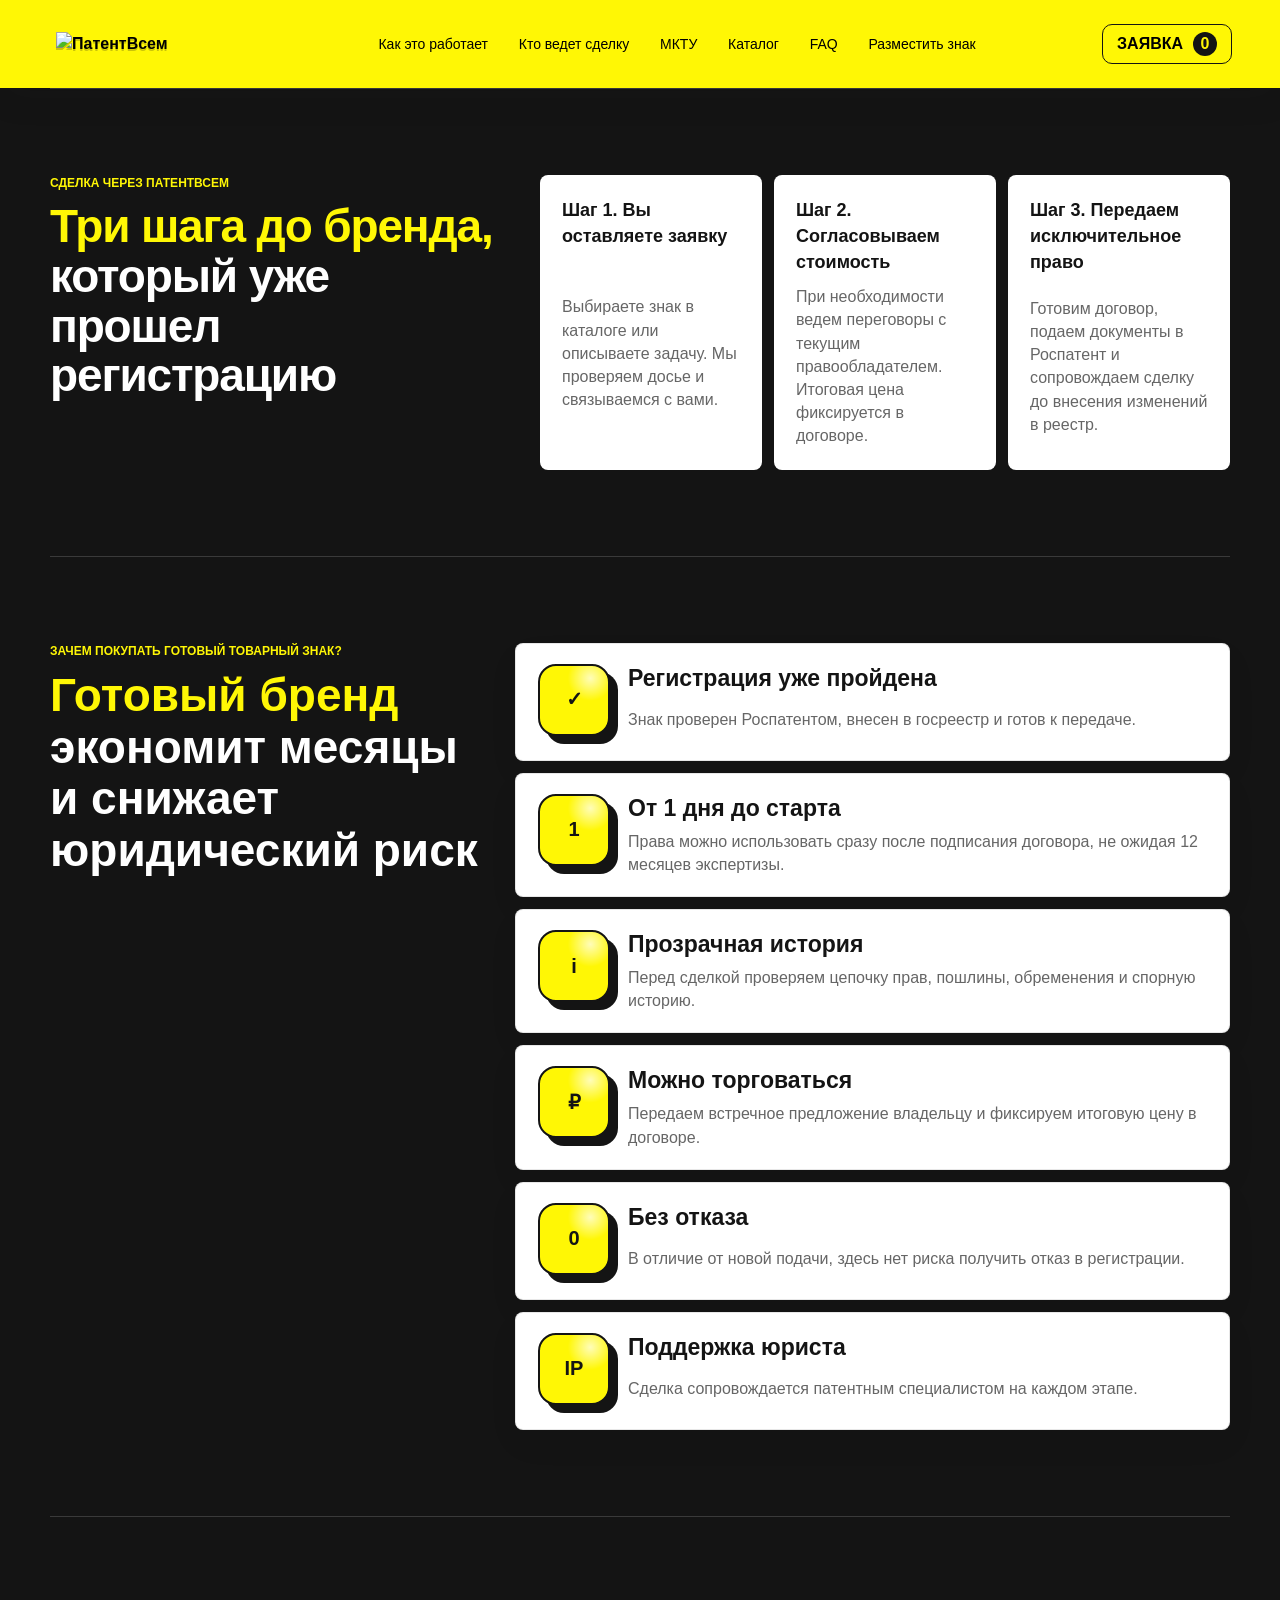
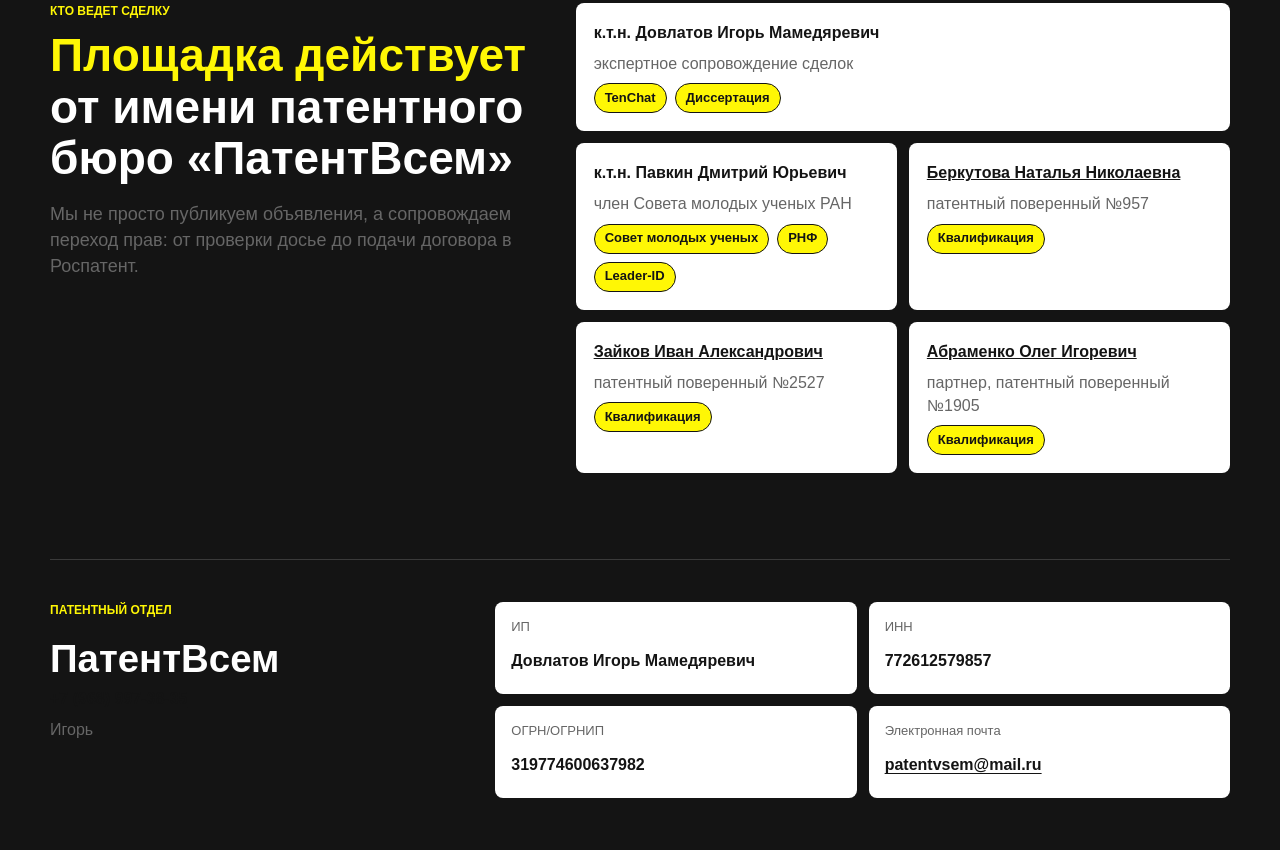
==== about.html @ 0bca24b3 "Split site into multi-page structure" ====
<!doctype html>
<html lang="ru">
  <head>
    <meta charset="utf-8">
    <meta name="viewport" content="width=device-width, initial-scale=1">
    <meta name="format-detection" content="telephone=no">
    <title>Как работает биржа товарных знаков - ПатентВсем</title>
    <meta name="description" content="Как проходит покупка готового товарного знака, кто сопровождает сделку и почему готовый знак экономит время бизнеса.">
    <link rel="icon" href="https://static.tildacdn.com/tild3936-6536-4264-a139-376339393034/LOGO.png">
    <link rel="stylesheet" href="styles.css">
  </head>
  <body>
    <header class="site-header">
      <a class="brand" href="index.html" aria-label="ПатентВсем">
        <img class="brand-logo" src="https://static.tildacdn.com/tild3936-6536-4264-a139-376339393034/LOGO.png" alt="ПатентВсем">
      </a>
      <nav class="main-nav" aria-label="Основная навигация">
        <a href="about.html#how">Как это работает</a>
        <a href="about.html#team">Кто ведет сделку</a>
        <a href="mktu.html">МКТУ</a>
        <a href="catalog.html">Каталог</a>
        <a href="faq.html">FAQ</a>
        <a href="place.html">Разместить знак</a>
      </nav>
      <button class="header-cart" type="button" data-open-cart>
        <span>Заявка</span>
        <strong data-cart-count>0</strong>
      </button>
    </header>

    <main>
      <section class="info-band" id="how">
        <div>
          <p class="eyebrow">Сделка через ПатентВсем</p>
          <h1>Три шага до бренда, который уже прошел регистрацию</h1>
        </div>
        <ol class="steps">
          <li><strong>Шаг 1. Вы оставляете заявку</strong><span>Выбираете знак в каталоге или описываете задачу. Мы проверяем досье и связываемся с вами.</span></li>
          <li><strong>Шаг 2. Согласовываем стоимость</strong><span>При необходимости ведем переговоры с текущим правообладателем. Итоговая цена фиксируется в договоре.</span></li>
          <li><strong>Шаг 3. Передаем исключительное право</strong><span>Готовим договор, подаем документы в Роспатент и сопровождаем сделку до внесения изменений в реестр.</span></li>
        </ol>
      </section>

      <section class="service-band" id="why-buy">
        <div class="service-heading">
          <p class="eyebrow">Зачем покупать готовый товарный знак?</p>
          <h2>Готовый бренд экономит месяцы и снижает юридический риск</h2>
        </div>
        <div class="benefit-grid">
          <article><span class="benefit-icon" aria-hidden="true">✓</span><h3>Регистрация уже пройдена</h3><p>Знак проверен Роспатентом, внесен в госреестр и готов к передаче.</p></article>
          <article><span class="benefit-icon" aria-hidden="true">1</span><h3>От 1 дня до старта</h3><p>Права можно использовать сразу после подписания договора, не ожидая 12 месяцев экспертизы.</p></article>
          <article><span class="benefit-icon" aria-hidden="true">i</span><h3>Прозрачная история</h3><p>Перед сделкой проверяем цепочку прав, пошлины, обременения и спорную историю.</p></article>
          <article><span class="benefit-icon" aria-hidden="true">₽</span><h3>Можно торговаться</h3><p>Передаем встречное предложение владельцу и фиксируем итоговую цену в договоре.</p></article>
          <article><span class="benefit-icon" aria-hidden="true">0</span><h3>Без отказа</h3><p>В отличие от новой подачи, здесь нет риска получить отказ в регистрации.</p></article>
          <article><span class="benefit-icon" aria-hidden="true">IP</span><h3>Поддержка юриста</h3><p>Сделка сопровождается патентным специалистом на каждом этапе.</p></article>
        </div>
      </section>

      <section class="deal-section" id="team">
        <div class="deal-copy">
          <p class="eyebrow">Кто ведет сделку</p>
          <h2>Площадка действует от имени патентного бюро «ПатентВсем»</h2>
          <p>Мы не просто публикуем объявления, а сопровождаем переход прав: от проверки досье до подачи договора в Роспатент.</p>
        </div>
        <div class="team-grid">
          <article class="expert-card">
            <strong>к.т.н. Довлатов Игорь Мамедяревич</strong>
            <span>экспертное сопровождение сделок</span>
            <div class="expert-links">
              <a href="https://tenchat.ru/Dovlatov_IM" target="_blank" rel="noopener">TenChat</a>
              <a href="https://www.dissercat.com/content/obosnovanie-parametrov-i-razrabotka-kombinirovannogo-retsirkulyatora-obezzarazhivayushchego?ysclid=mpqzo1k6hl870329212" target="_blank" rel="noopener">Диссертация</a>
            </div>
          </article>
          <article class="expert-card">
            <strong>к.т.н. Павкин Дмитрий Юрьевич</strong>
            <span>член Совета молодых ученых РАН</span>
            <div class="expert-links">
              <a href="https://yras.ru/about/members/668-pavkin-dmitrij-yurevich.html?ysclid=mpqzjvh069353944851" target="_blank" rel="noopener">Совет молодых ученых</a>
              <a href="https://rscf.ru/project/25-76-10079/" target="_blank" rel="noopener">РНФ</a>
              <a href="https://leader-id.ru/users/27548?ysclid=mpqzk0kudg430711179" target="_blank" rel="noopener">Leader-ID</a>
            </div>
          </article>
          <article class="expert-card"><a href="https://rospatent.gov.ru/en/patent-attorneys/957" target="_blank" rel="noopener">Беркутова Наталья Николаевна</a><span>патентный поверенный №957</span><div class="expert-links"><a href="https://rospatent.gov.ru/en/patent-attorneys/957" target="_blank" rel="noopener">Квалификация</a></div></article>
          <article class="expert-card"><a href="https://rospatent.gov.ru/en/patent-attorneys/2527" target="_blank" rel="noopener">Зайков Иван Александрович</a><span>патентный поверенный №2527</span><div class="expert-links"><a href="https://rospatent.gov.ru/en/patent-attorneys/2527" target="_blank" rel="noopener">Квалификация</a></div></article>
          <article class="expert-card"><a href="https://rospatent.gov.ru/en/patent-attorneys/1905" target="_blank" rel="noopener">Абраменко Олег Игоревич</a><span>партнер, патентный поверенный №1905</span><div class="expert-links"><a href="https://rospatent.gov.ru/en/patent-attorneys/1905" target="_blank" rel="noopener">Квалификация</a></div></article>
        </div>
      </section>
    </main>

    <footer class="site-footer">
      <div class="footer-brand">
        <p class="eyebrow">Патентный отдел</p>
        <h2>ПатентВсем</h2>
        <a href="tel:+79689973835">+7 (968) 997-38-35</a>
        <span>Игорь</span>
      </div>
      <div class="footer-details" aria-label="Реквизиты">
        <div><span>ИП</span><strong>Довлатов Игорь Мамедяревич</strong></div>
        <div><span>ИНН</span><strong>772612579857</strong></div>
        <div><span>ОГРН/ОГРНИП</span><strong>319774600637982</strong></div>
        <div><span>Электронная почта</span><a href="mailto:patentvsem@mail.ru">patentvsem@mail.ru</a></div>
      </div>
    </footer>

    <div class="modal" id="lead" data-modal hidden>
      <div class="modal-panel" role="dialog" aria-modal="true" aria-labelledby="cart-title">
        <button class="modal-close" type="button" data-close-cart aria-label="Закрыть">x</button>
        <h2 id="cart-title" data-modal-title>Заявка на товарные знаки</h2>
        <div data-cart-items class="cart-items"></div>
        <form class="lead-form" data-lead-form>
          <label>Имя<input name="name" required></label>
          <label>Телефон<input name="phone" required inputmode="tel"></label>
          <label>Email<input name="email" type="email"></label>
          <label>Комментарий<textarea name="comment" rows="3"></textarea></label>
          <input type="hidden" name="intent" data-intent-input>
          <input type="hidden" name="selected" data-selected-input>
          <label class="privacy-consent">
            <input type="checkbox" name="privacy" required checked>
            <span>Нажимая кнопку отправки, вы соглашаетесь с <a href="https://patentvsem.ru/privacy" target="_blank" rel="noopener">политикой обработки персональных данных</a>.</span>
          </label>
          <button class="button button-accent" type="submit">Отправить в ПатентВсем</button>
          <p class="form-note" data-lead-status></p>
        </form>
      </div>
    </div>

    <script src="app.js"></script>
  </body>
</html>
---- styles.css ----
:root {
  --bg: #f7f6f1;
  --paper: #ffffff;
  --ink: #171511;
  --muted: #6f6b61;
  --line: #e4ded2;
  --accent: #f7df4d;
  --accent-strong: #d5b62b;
  --danger: #8c2522;
  --deep: #171511;
  --soft: #f0ebe0;
  --sage: #d8e3d0;
  --sky: #dde8f2;
  --blush: #f2ddd6;
  --radius: 8px;
  --shadow: 0 22px 70px rgba(40, 32, 18, 0.1);
}

* {
  box-sizing: border-box;
}

html {
  scroll-behavior: smooth;
  scroll-padding-top: 112px;
}

section[id],
.promo-sale[id] {
  scroll-margin-top: 112px;
}

.home-page .info-band,
.home-page .service-band,
.home-page .deal-section,
.home-page .mktu-section,
.home-page .catalog-shell,
.home-page .request-section,
.home-page .admin-section,
.home-page .faq-section {
  display: none;
}

body {
  margin: 0;
  background:
    linear-gradient(180deg, #fbfaf6 0, var(--bg) 520px),
    var(--bg);
  color: var(--ink);
  font-family: Arial, sans-serif;
  line-height: 1.45;
}

button,
input,
select,
textarea {
  font: inherit;
}

a {
  color: inherit;
}

.site-header {
  position: sticky;
  top: 0;
  z-index: 20;
  display: grid;
  grid-template-columns: auto 1fr auto;
  align-items: center;
  gap: 24px;
  padding: 14px clamp(16px, 4vw, 48px);
  border-bottom: 1px solid rgba(228, 222, 210, 0.82);
  background: rgba(251, 250, 246, 0.9);
  backdrop-filter: blur(18px);
}

.brand {
  display: inline-flex;
  align-items: center;
  gap: 10px;
  text-decoration: none;
  font-weight: 700;
}

.brand strong {
  display: grid;
  place-items: center;
  width: 38px;
  height: 38px;
  border-radius: 12px;
  background: var(--accent);
  color: var(--ink);
  font-size: 14px;
}

.main-nav {
  display: flex;
  justify-content: center;
  gap: 22px;
  color: var(--muted);
  font-size: 14px;
}

.main-nav a {
  text-decoration: none;
}

.main-nav a:hover {
  color: var(--ink);
}

.header-cart {
  display: inline-flex;
  align-items: center;
  gap: 10px;
  min-height: 42px;
  padding: 0 14px;
  border: 1px solid rgba(23, 21, 17, 0.18);
  border-radius: var(--radius);
  background: var(--paper);
  cursor: pointer;
}

.header-cart strong {
  display: grid;
  place-items: center;
  min-width: 24px;
  height: 24px;
  border-radius: 50%;
  background: var(--accent);
}

.catalog-shell,
.hero,
.proof-strip,
.service-band,
.info-band,
.deal-section,
.mktu-section,
.request-section,
.admin-section {
  width: min(1180px, calc(100% - 32px));
  margin: 0 auto;
}

.hero {
  position: relative;
  isolation: isolate;
  display: grid;
  grid-template-columns: minmax(0, 0.96fr) minmax(410px, 0.78fr);
  gap: clamp(34px, 5vw, 72px);
  align-items: center;
  min-height: 610px;
  padding: 62px 0 88px;
  color: var(--ink);
}

.hero::before {
  content: "";
  position: absolute;
  inset: 0 calc(50% - 50vw);
  z-index: -2;
  background:
    radial-gradient(circle at 84% 28%, rgba(247, 223, 77, 0.32), transparent 28%),
    radial-gradient(circle at 72% 78%, rgba(221, 232, 242, 0.8), transparent 32%),
    linear-gradient(135deg, #fffef9 0%, #f2eee4 58%, #ebe5d7 100%);
}

.hero::after {
  content: none;
}

.hero-copy,
.hero-visual {
  position: relative;
  z-index: 1;
}

.hero .eyebrow {
  color: var(--danger);
}

.hero h1 {
  max-width: 760px;
  font-size: clamp(46px, 5.8vw, 88px);
  letter-spacing: -0.02em;
}

.hero p:not(.eyebrow) {
  max-width: 610px;
  margin: 24px 0 0;
  color: #58544b;
  font-size: 22px;
  line-height: 1.45;
}

.hero .hero-note {
  display: inline-flex;
  width: fit-content;
  margin-top: 18px;
  padding: 10px 12px;
  border: 1px solid rgba(140, 37, 34, 0.16);
  border-radius: var(--radius);
  background: rgba(255, 255, 255, 0.62);
  color: var(--danger);
  font-weight: 700;
}

.hero-actions {
  display: flex;
  flex-wrap: wrap;
  gap: 12px;
  margin-top: 30px;
}

.hero-visual {
  display: grid;
  align-items: center;
  min-height: 480px;
  color: inherit;
  text-decoration: none;
}

.brand-stage {
  position: relative;
  width: min(500px, 100%);
  min-height: 500px;
  margin-left: auto;
  transition: transform 0.25s ease;
}

.hero-visual:hover .brand-stage {
  transform: translateY(-4px);
}

.brand-card {
  position: absolute;
  display: grid;
  gap: 12px;
  min-width: 250px;
  padding: 28px;
  border: 1px solid rgba(23, 21, 17, 0.1);
  border-radius: var(--radius);
  background: rgba(255, 255, 255, 0.78);
  box-shadow: 0 26px 90px rgba(60, 48, 25, 0.14);
  backdrop-filter: blur(18px);
}

.brand-card-primary {
  top: 62px;
  right: 22px;
  min-width: 330px;
  min-height: 210px;
  background:
    linear-gradient(140deg, rgba(247, 223, 77, 0.78), rgba(255, 255, 255, 0.78) 54%),
    #fff;
}

.brand-card-secondary {
  left: 10px;
  top: 190px;
  min-width: 292px;
  transform: rotate(-5deg);
  background:
    linear-gradient(140deg, rgba(221, 232, 242, 0.9), rgba(255, 255, 255, 0.86)),
    #fff;
}

.brand-card-tertiary {
  right: 66px;
  bottom: 72px;
  min-width: 284px;
  transform: rotate(4deg);
  background:
    linear-gradient(140deg, rgba(242, 221, 214, 0.9), rgba(255, 255, 255, 0.84)),
    #fff;
}

.brand-mark {
  width: fit-content;
  padding: 10px 14px;
  border: 2px solid var(--ink);
  border-radius: 6px;
  font-size: clamp(36px, 4vw, 58px);
  font-weight: 900;
  line-height: 1;
  letter-spacing: 0.01em;
}

.brand-card small {
  color: var(--muted);
  font-size: 15px;
  font-weight: 700;
}

.brand-card-mini {
  left: 44px;
  bottom: 34px;
  grid-template-columns: repeat(2, 1fr);
  min-width: 210px;
  padding: 14px;
  gap: 8px;
  transform: rotate(2deg);
}

.brand-card-mini span {
  display: grid;
  place-items: center;
  min-height: 42px;
  border-radius: 6px;
  background: var(--soft);
  font-size: 13px;
  font-weight: 800;
}

.brand-card-mini span:nth-child(2) {
  background: var(--sage);
}

.brand-card-mini span:nth-child(3) {
  background: var(--sky);
}

.brand-card-mini span:nth-child(4) {
  background: var(--accent);
}

.brand-metric {
  position: absolute;
  right: 0;
  bottom: 0;
  display: grid;
  gap: 6px;
  width: 190px;
  padding: 18px;
  border-radius: var(--radius);
  background: var(--deep);
  color: #fff;
  box-shadow: 0 24px 70px rgba(23, 21, 17, 0.18);
}

.brand-metric strong {
  color: var(--accent);
  font-size: 46px;
  line-height: 1;
}

.brand-metric span {
  color: rgba(255, 255, 255, 0.78);
  font-size: 14px;
}

.proof-strip {
  position: relative;
  z-index: 2;
  display: grid;
  grid-template-columns: repeat(3, minmax(0, 1fr));
  gap: 14px;
  margin-top: -48px;
  overflow: visible;
  border: 0;
  border-radius: 0;
  background: transparent;
}

.proof-strip div {
  display: grid;
  gap: 8px;
  padding: 22px;
  border: 1px solid rgba(23, 21, 17, 0.08);
  border-radius: var(--radius);
  background: rgba(255, 255, 255, 0.9);
  color: var(--ink);
  box-shadow: 0 20px 60px rgba(50, 42, 28, 0.08);
}

.proof-strip strong {
  color: var(--danger);
  font-size: 36px;
  line-height: 1;
}

.proof-strip span {
  color: var(--muted);
}

.catalog-shell {
  padding: 64px 0;
}

.catalog-head {
  display: grid;
  grid-template-columns: minmax(0, 1fr) auto;
  gap: 28px;
  align-items: end;
  margin-bottom: 24px;
}

.eyebrow {
  margin: 0 0 10px;
  color: var(--danger);
  font-size: 12px;
  font-weight: 700;
  letter-spacing: 0;
  text-transform: uppercase;
}

h1,
h2 {
  margin: 0;
  font-family: Arial, sans-serif;
  letter-spacing: 0;
  line-height: 1.08;
}

h1 {
  max-width: 860px;
  font-size: clamp(34px, 5vw, 68px);
}

.catalog-head h1,
.catalog-head h2 {
  font-size: clamp(32px, 4.5vw, 58px);
}

.catalog-head p:not(.eyebrow),
.request-copy p,
.admin-section > div p {
  max-width: 720px;
  margin: 16px 0 0;
  color: var(--muted);
  font-size: 18px;
}

.button {
  display: inline-flex;
  align-items: center;
  justify-content: center;
  min-height: 44px;
  padding: 0 18px;
  border-radius: var(--radius);
  border: 1px solid rgba(23, 21, 17, 0.18);
  text-decoration: none;
  font-weight: 700;
  cursor: pointer;
}

.button-dark {
  background: var(--ink);
  color: #fff;
}

.button-accent {
  background: var(--accent);
  color: var(--ink);
  border-color: var(--accent-strong);
  box-shadow: 0 12px 34px rgba(213, 182, 43, 0.18);
}

.button-outline {
  background: transparent;
  color: var(--ink);
}

.button-ghost {
  border-color: rgba(23, 21, 17, 0.16);
  background: rgba(255, 255, 255, 0.62);
  color: var(--ink);
}

.button:hover,
.header-cart:hover {
  transform: translateY(-1px);
}

.toolbar {
  display: grid;
  grid-template-columns: 1.3fr repeat(4, minmax(140px, 1fr));
  gap: 12px;
  padding: 16px;
  border: 1px solid var(--line);
  border-radius: var(--radius);
  background: var(--paper);
  box-shadow: var(--shadow);
}

label {
  display: grid;
  gap: 8px;
  color: var(--muted);
  font-size: 13px;
}

input,
select,
textarea {
  width: 100%;
  min-height: 44px;
  border: 1px solid var(--line);
  border-radius: var(--radius);
  background: #fff;
  color: var(--ink);
  padding: 10px 12px;
}

textarea {
  resize: vertical;
}

.catalog-meta {
  display: flex;
  align-items: center;
  justify-content: space-between;
  gap: 16px;
  margin: 22px 0;
  color: var(--muted);
}

.link-button {
  border: 0;
  background: transparent;
  color: var(--danger);
  cursor: pointer;
  text-decoration: underline;
}

.grid {
  display: grid;
  grid-template-columns: repeat(3, minmax(0, 1fr));
  gap: 20px;
}

.tm-card {
  position: relative;
  display: grid;
  grid-template-rows: 160px 1fr;
  overflow: hidden;
  min-height: 440px;
  border: 1px solid var(--line);
  border-radius: var(--radius);
  background: var(--paper);
  box-shadow: 0 16px 46px rgba(45, 36, 22, 0.06);
  transition: transform 0.18s ease, box-shadow 0.18s ease, border-color 0.18s ease;
}

.tm-card:hover {
  transform: translateY(-3px);
  border-color: #d4c7ad;
  box-shadow: 0 28px 80px rgba(45, 36, 22, 0.12);
}

.tm-logo {
  display: grid;
  gap: 8px;
  place-items: center;
  border-bottom: 1px solid var(--line);
  background:
    radial-gradient(circle at 76% 20%, rgba(247, 223, 77, 0.52), transparent 30%),
    linear-gradient(135deg, #fffdf6, #eee7d8);
  font-family: Arial, sans-serif;
  font-weight: 700;
  text-align: center;
}

.tm-logo strong {
  max-width: calc(100% - 28px);
  padding: 8px 12px;
  border: 2px solid rgba(23, 21, 17, 0.86);
  border-radius: 6px;
  background: rgba(255, 255, 255, 0.54);
  overflow-wrap: anywhere;
  font-size: 27px;
  line-height: 1;
}

.tm-logo span {
  color: var(--muted);
  font-size: 13px;
}

.tm-logo img {
  display: block;
  width: min(230px, calc(100% - 42px));
  height: 96px;
  object-fit: contain;
  border-radius: 6px;
}

.favorite-button {
  position: absolute;
  top: 12px;
  right: 12px;
  z-index: 2;
  width: 38px;
  height: 38px;
  border: 1px solid var(--line);
  border-radius: var(--radius);
  background: var(--paper);
  cursor: pointer;
  font-size: 22px;
  line-height: 1;
}

.favorite-button.is-active {
  background: var(--accent);
  border-color: var(--accent-strong);
}

.tm-card-body {
  display: grid;
  grid-template-rows: auto auto auto minmax(42px, auto) minmax(34px, auto) auto auto;
  gap: 12px;
  padding: 18px;
}

.tm-type,
.business {
  margin: 0;
  color: var(--muted);
  font-size: 13px;
}

.tm-type {
  color: var(--danger);
  font-weight: 700;
  text-transform: uppercase;
}

.tm-card h2 {
  font-size: 20px;
}

.registry-link {
  color: var(--danger);
  font-weight: 700;
  font-size: 14px;
  text-underline-offset: 3px;
}

.class-list {
  display: flex;
  flex-wrap: wrap;
  gap: 6px;
}

.class-list span {
  display: inline-flex;
  align-items: center;
  min-height: 28px;
  padding: 0 9px;
  border: 1px solid var(--line);
  border-radius: 6px;
  background: var(--soft);
  font-size: 13px;
  font-weight: 700;
}

.price-row {
  display: flex;
  align-items: center;
  justify-content: space-between;
  gap: 12px;
  align-self: end;
  padding-top: 4px;
}

.price-row strong {
  font-size: 17px;
}

.price-row span:not(:empty) {
  padding: 5px 8px;
  border-radius: 6px;
  background: var(--accent);
  font-size: 12px;
  font-weight: 700;
}

.card-actions {
  display: grid;
  grid-template-columns: 1fr 1fr;
  gap: 10px;
  margin-top: 6px;
  align-self: end;
}

.pagination {
  display: flex;
  justify-content: center;
  gap: 8px;
  margin-top: 26px;
}

.pagination button {
  min-width: 42px;
  height: 42px;
  border: 1px solid var(--line);
  border-radius: var(--radius);
  background: var(--paper);
  cursor: pointer;
  font-weight: 700;
}

.pagination button.is-active {
  background: var(--ink);
  color: #fff;
  border-color: var(--ink);
}

.info-band {
  display: grid;
  grid-template-columns: minmax(0, 0.8fr) minmax(0, 1.2fr);
  gap: 30px;
  padding: 72px 0 54px;
  border-top: 1px solid var(--line);
  border-bottom: 1px solid var(--line);
}

.info-band h1,
.info-band h2,
.request-section h1,
.request-section h1,
.request-section h2,
.admin-section h2 {
  font-size: clamp(28px, 4vw, 46px);
}

.steps {
  display: grid;
  grid-template-columns: repeat(3, minmax(0, 1fr));
  gap: 12px;
  margin: 0;
  padding: 0;
  list-style: none;
}

.steps li {
  display: grid;
  gap: 10px;
  padding: 22px;
  border: 1px solid var(--line);
  border-radius: var(--radius);
  background: var(--paper);
  box-shadow: 0 18px 55px rgba(45, 36, 22, 0.05);
}

.steps li strong {
  font-size: 18px;
}

.steps span {
  color: var(--muted);
}

.service-band {
  display: grid;
  grid-template-columns: minmax(0, 0.75fr) minmax(0, 1.25fr);
  gap: 36px;
  padding: 72px 0;
}

.service-heading {
  position: sticky;
  top: 92px;
  align-self: start;
}

.service-heading h1,
.service-heading h2 {
  font-size: clamp(30px, 4vw, 52px);
}

.service-grid,
.benefit-grid {
  display: grid;
  gap: 14px;
}

.service-grid article,
.benefit-grid article {
  display: grid;
  grid-template-columns: 70px 1fr;
  gap: 8px 20px;
  padding: 22px;
  border: 1px solid var(--line);
  border-radius: var(--radius);
  background: var(--paper);
  color: var(--ink);
  box-shadow: 0 18px 55px rgba(45, 36, 22, 0.05);
}

.service-grid article span,
.benefit-grid article span {
  grid-row: span 2;
  display: grid;
  place-items: center;
  width: 52px;
  height: 52px;
  border: 1px solid rgba(140, 37, 34, 0.16);
  border-radius: var(--radius);
  background: #fff8d0;
  color: var(--danger);
  font-weight: 700;
  font-size: 20px;
}

.service-grid h3,
.benefit-grid h3 {
  margin: 0;
  font-size: 24px;
}

.service-grid p,
.benefit-grid p {
  margin: 0;
  color: var(--muted);
}

.deal-section {
  display: grid;
  grid-template-columns: minmax(0, 0.86fr) minmax(320px, 1.14fr);
  gap: 32px;
  padding: 72px 0;
  border-top: 1px solid var(--line);
}

.deal-copy h1,
.deal-copy h2,
.mktu-head h1,
.mktu-head h2 {
  font-size: clamp(30px, 4vw, 52px);
}

.deal-copy p:not(.eyebrow),
.mktu-head p {
  max-width: 740px;
  margin: 16px 0 0;
  color: var(--muted);
  font-size: 18px;
}

.team-grid {
  display: grid;
  grid-template-columns: repeat(2, minmax(0, 1fr));
  gap: 12px;
}

.team-grid article {
  display: grid;
  align-content: start;
  gap: 8px;
  min-height: 124px;
  padding: 18px;
  border: 1px solid var(--line);
  border-radius: var(--radius);
  background: var(--paper);
  box-shadow: 0 18px 55px rgba(45, 36, 22, 0.05);
}

.team-grid article:first-child {
  grid-column: span 2;
}

.team-grid a,
.mktu-head a:not(.button) {
  color: var(--danger);
  font-weight: 700;
}

.team-grid span {
  color: var(--muted);
}

.mktu-section {
  padding: 72px 0 32px;
}

.mktu-head {
  display: grid;
  grid-template-columns: minmax(0, 1fr) auto;
  gap: 26px;
  align-items: end;
  margin-bottom: 20px;
}

.mktu-grid {
  display: grid;
  grid-template-columns: repeat(5, minmax(0, 1fr));
  gap: 12px;
}

.mktu-grid article {
  display: grid;
  gap: 9px;
  min-height: 190px;
  padding: 16px;
  border: 1px solid var(--line);
  border-radius: var(--radius);
  background:
    linear-gradient(135deg, rgba(247, 223, 77, 0.16), transparent 40%),
    var(--paper);
  box-shadow: 0 18px 55px rgba(45, 36, 22, 0.04);
}

.mktu-grid strong {
  display: grid;
  place-items: center;
  width: 42px;
  height: 42px;
  border-radius: var(--radius);
  background: var(--ink);
  color: #fff;
}

.mktu-grid h3 {
  margin: 0;
  font-size: 17px;
}

.mktu-grid p {
  margin: 0;
  color: var(--muted);
  font-size: 14px;
}

.request-section,
.admin-section {
  display: grid;
  grid-template-columns: minmax(0, 0.74fr) minmax(360px, 1fr);
  gap: 36px;
  padding: 56px 0;
}

.request-section {
  position: relative;
  padding: 64px 0;
}

.request-section::before {
  content: "";
  position: absolute;
  inset: 28px calc(50% - 50vw);
  z-index: -1;
  background: #eee8dd;
  border-top: 1px solid var(--line);
  border-bottom: 1px solid var(--line);
}

.admin-section {
  align-items: start;
  padding-top: 72px;
  border-top: 1px solid var(--line);
}

.admin-note {
  display: grid;
  gap: 8px;
  margin-top: 18px;
  padding: 16px;
  border: 1px solid rgba(140, 37, 34, 0.16);
  border-radius: var(--radius);
  background: rgba(255, 255, 255, 0.72);
}

.admin-note strong {
  color: var(--danger);
}

.admin-note span {
  color: var(--muted);
}

.admin-form {
  grid-template-columns: repeat(2, minmax(0, 1fr));
}

.admin-form label:has(textarea),
.admin-actions,
.admin-form .form-note {
  grid-column: 1 / -1;
}

.admin-actions {
  display: grid;
  grid-template-columns: minmax(0, 1fr) auto;
  gap: 14px;
  align-items: center;
}

.admin-manager {
  grid-column: 2;
  display: grid;
  gap: 14px;
  padding: 18px;
  border-radius: var(--radius);
  background: #ffffff;
  color: #141414;
}

.admin-manager-head {
  display: grid;
  grid-template-columns: minmax(0, 1fr) auto;
  gap: 16px;
  align-items: start;
}

.admin-manager h3 {
  margin: 0;
  font-size: 22px;
}

.admin-manager p {
  margin: 6px 0 0;
  color: #666666;
  font-size: 14px;
}

.admin-list {
  display: grid;
  gap: 10px;
}

.admin-item {
  display: grid;
  grid-template-columns: minmax(0, 1fr) auto;
  gap: 14px;
  align-items: center;
  padding: 12px;
  border: 1px solid #e5e5e5;
  border-radius: 10px;
  background: #f7f7f7;
}

.admin-item div {
  display: grid;
  gap: 4px;
}

.admin-item span,
.admin-empty {
  color: #666666;
  font-size: 13px;
}

.admin-item button {
  min-height: 34px;
  padding: 0 12px;
  border: 1px solid #141414;
  border-radius: 8px;
  background: #ffffff;
  cursor: pointer;
  font-weight: 800;
}

.admin-manager .button:disabled {
  opacity: 0.45;
  cursor: not-allowed;
}

.faq-section {
  width: min(1180px, calc(100% - 32px));
  margin: 0 auto;
  padding: 72px 0;
  border-top: 1px solid var(--line);
}

.faq-head {
  display: grid;
  grid-template-columns: minmax(0, 0.72fr) minmax(0, 1fr);
  gap: 32px;
  align-items: end;
  margin-bottom: 24px;
}

.faq-head h1,
.faq-head h2 {
  font-size: clamp(32px, 4.5vw, 58px);
}

.faq-head p:not(.eyebrow) {
  margin: 0;
  color: var(--muted);
  font-size: 18px;
}

.faq-list {
  display: grid;
  grid-template-columns: repeat(2, minmax(0, 1fr));
  gap: 12px;
}

.faq-list details {
  border: 1px solid var(--line);
  border-radius: var(--radius);
  background: rgba(255, 255, 255, 0.76);
  box-shadow: 0 18px 55px rgba(45, 36, 22, 0.04);
}

.faq-list summary {
  display: flex;
  align-items: center;
  justify-content: space-between;
  gap: 16px;
  min-height: 68px;
  padding: 18px;
  cursor: pointer;
  color: var(--ink);
  font-weight: 800;
  list-style: none;
}

.faq-list summary::-webkit-details-marker {
  display: none;
}

.faq-list summary::after {
  content: "+";
  display: grid;
  flex: 0 0 auto;
  place-items: center;
  width: 30px;
  height: 30px;
  border-radius: var(--radius);
  background: var(--soft);
  color: var(--danger);
  font-size: 20px;
  line-height: 1;
}

.faq-list details[open] summary::after {
  content: "-";
}

.faq-list p {
  margin: 0;
  padding: 0 18px 18px;
  color: var(--muted);
}

.request-form,
.admin-form,
.lead-form {
  display: grid;
  gap: 14px;
  padding: 18px;
  border: 1px solid var(--line);
  border-radius: var(--radius);
  background: var(--paper);
  box-shadow: var(--shadow);
}

[hidden] {
  display: none !important;
}

.checkbox {
  display: flex;
  align-items: center;
  gap: 10px;
}

.checkbox input {
  width: 18px;
  min-height: 18px;
}

.privacy-consent {
  display: grid;
  grid-template-columns: 18px 1fr;
  gap: 10px;
  align-items: start;
  color: var(--muted);
  font-size: 12px;
  line-height: 1.25;
}

.privacy-consent input {
  width: 16px;
  min-height: 16px;
  margin: 1px 0 0;
  accent-color: var(--accent-strong);
}

.privacy-consent a {
  color: var(--ink);
  font-weight: 700;
  text-decoration-thickness: 1px;
  text-underline-offset: 2px;
}

.form-note {
  min-height: 20px;
  margin: 0;
  color: var(--danger);
  font-size: 14px;
}

.modal[hidden] {
  display: none;
}

.modal {
  position: fixed;
  inset: 0;
  z-index: 40;
  display: grid;
  place-items: center;
  padding: 20px;
  background: rgba(20, 20, 20, 0.58);
}

.modal-panel {
  position: relative;
  width: min(720px, 100%);
  max-height: min(780px, calc(100vh - 40px));
  overflow: auto;
  padding: 24px;
  border-radius: var(--radius);
  background: var(--bg);
}

.modal-close {
  position: absolute;
  top: 16px;
  right: 16px;
  width: 38px;
  height: 38px;
  border: 1px solid var(--line);
  border-radius: 50%;
  background: var(--paper);
  cursor: pointer;
  font-size: 24px;
}

.cart-items {
  display: grid;
  gap: 10px;
  margin: 18px 0;
}

.cart-item {
  display: grid;
  grid-template-columns: 1fr auto;
  gap: 12px;
  align-items: center;
  padding: 12px;
  border: 1px solid var(--line);
  border-radius: var(--radius);
  background: var(--paper);
}

.cart-item button {
  border: 0;
  background: transparent;
  color: var(--danger);
  cursor: pointer;
}

.cart-class-picker {
  display: grid;
  gap: 8px;
  margin-top: 10px;
}

.cart-class-picker > span {
  color: #666666;
  font-size: 13px;
}

.cart-class-picker > div {
  display: flex;
  flex-wrap: wrap;
  gap: 6px;
}

.cart-class-picker label {
  display: inline-flex;
  align-items: center;
  gap: 5px;
  min-height: 30px;
  padding: 4px 9px;
  border: 1px solid #141414;
  border-radius: 8px;
  background: #fff705;
  color: #141414;
  font-size: 13px;
  font-weight: 800;
  cursor: pointer;
}

.cart-class-picker input {
  width: 14px;
  height: 14px;
  accent-color: #141414;
}

.site-footer {
  display: grid;
  grid-template-columns: minmax(260px, 0.72fr) minmax(0, 1.28fr);
  gap: 32px;
  width: min(1180px, calc(100% - 32px));
  margin: 0 auto;
  padding: 42px 0 52px;
  border-top: 1px solid var(--line);
}

.footer-brand {
  display: grid;
  align-content: start;
  gap: 8px;
}

.footer-brand h2 {
  font-size: clamp(28px, 3vw, 40px);
}

.footer-brand a,
.footer-details a {
  color: var(--danger);
  font-weight: 700;
  text-decoration-thickness: 1px;
  text-underline-offset: 3px;
}

.footer-brand span {
  color: var(--muted);
}

.footer-details {
  display: grid;
  grid-template-columns: repeat(2, minmax(0, 1fr));
  gap: 12px;
}

.footer-details div {
  display: grid;
  gap: 6px;
  min-height: 92px;
  padding: 16px;
  border: 1px solid var(--line);
  border-radius: var(--radius);
  background: rgba(255, 255, 255, 0.72);
}

.footer-details span {
  color: var(--muted);
  font-size: 13px;
}

.footer-details strong {
  overflow-wrap: anywhere;
}

@media (max-width: 980px) {
  .site-header,
  .hero,
  .service-band,
  .catalog-head,
  .info-band,
  .deal-section,
  .mktu-head,
  .faq-head,
  .site-footer,
  .request-section,
  .admin-section {
    grid-template-columns: 1fr;
  }

  .main-nav {
    justify-content: start;
    flex-wrap: wrap;
  }

  .toolbar {
    grid-template-columns: repeat(2, minmax(0, 1fr));
  }

  .faq-list,
  .grid {
    grid-template-columns: repeat(2, minmax(0, 1fr));
  }

  .mktu-grid {
    grid-template-columns: repeat(2, minmax(0, 1fr));
  }

  .steps {
    grid-template-columns: 1fr;
  }

  .proof-strip {
    grid-template-columns: 1fr;
  }

  .hero-visual {
    min-height: 300px;
  }

  .brand-stage {
    margin: 0 auto;
  }
}

@media (max-width: 640px) {
  html {
    scroll-padding-top: 156px;
  }

  section[id],
  .promo-sale[id] {
    scroll-margin-top: 156px;
  }

  .site-header {
    gap: 12px;
  }

  .main-nav {
    display: none;
  }

  .catalog-shell {
    padding-top: 28px;
  }

  h1 {
    font-size: 36px;
  }

  .hero {
    min-height: auto;
    padding: 34px 0 48px;
  }

  .hero h1 {
    font-size: 39px;
  }

  .hero p:not(.eyebrow) {
    font-size: 17px;
  }

  .hero-visual {
    min-height: 342px;
  }

  .proof-strip {
    margin-top: -22px;
  }

  .toolbar,
  .faq-head,
  .faq-list,
  .admin-form,
  .admin-actions,
  .grid,
  .card-actions,
  .team-grid,
  .footer-details,
  .mktu-grid {
    grid-template-columns: 1fr;
  }

  .team-grid article:first-child {
    grid-column: auto;
  }

  .brand-stage {
    width: 100%;
    min-height: 342px;
  }

  .brand-card-primary {
    top: 24px;
    right: 0;
    left: 6px;
    min-width: 0;
    min-height: 158px;
    padding: 22px;
  }

  .brand-card-secondary,
  .brand-card-tertiary {
    display: none;
  }

  .brand-mark {
    font-size: 34px;
  }

  .brand-card-mini {
    left: 0;
    bottom: 18px;
    min-width: 198px;
  }

  .brand-metric {
    right: 0;
    bottom: 18px;
    width: 144px;
    padding: 14px;
  }

  .brand-metric strong {
    font-size: 34px;
  }

  .tm-card {
    grid-template-rows: 135px 1fr;
  }

  .catalog-meta {
    align-items: flex-start;
    flex-direction: column;
  }
}

/* PatentVsem visual alignment */
:root {
  --bg: #141414;
  --paper: #ffffff;
  --ink: #141414;
  --muted: #cfcfcf;
  --line: rgba(255, 255, 255, 0.16);
  --accent: #fff705;
  --accent-strong: #fff705;
  --danger: #fff705;
  --deep: #141414;
  --soft: #f1f1e8;
  --shadow: none;
}

body {
  background: #141414;
  color: #ffffff;
  font-family: Roboto, Arial, sans-serif;
}

.site-header {
  grid-template-columns: auto 1fr auto;
  min-height: 80px;
  border: 0;
  background: #fff705;
  color: #000000;
  backdrop-filter: none;
}

.brand {
  gap: 12px;
  color: #000000;
}

.brand strong {
  position: relative;
  width: 64px;
  height: 54px;
  border-radius: 0;
  background: transparent;
}

.brand strong::before,
.brand strong::after,
.brand strong span {
  position: absolute;
  content: "";
  transform: none;
}

.brand strong::before {
  left: 0;
  bottom: 0;
  width: 44px;
  height: 44px;
  border: 2px solid #141414;
  background: transparent;
  clip-path: polygon(50% 0, 100% 100%, 0 100%);
}

.brand strong::after {
  left: 24px;
  bottom: 0;
  width: 34px;
  height: 44px;
  border: 2px solid #141414;
  background: rgba(20, 20, 20, 0.18);
  clip-path: polygon(50% 0, 100% 100%, 0 100%);
}

.brand strong span {
  display: none;
}

.brand span:last-child {
  font-weight: 900;
  line-height: 0.82;
  letter-spacing: -0.02em;
}

.main-nav {
  gap: clamp(16px, 2.4vw, 34px);
  color: #000000;
  font-size: 14px;
  font-weight: 500;
}

.main-nav a:hover {
  text-decoration: underline;
  text-underline-offset: 4px;
}

.header-cart,
.button {
  min-height: 40px;
  border-radius: 10px;
  font-weight: 800;
  text-transform: uppercase;
}

.header-cart {
  border: 1px solid #141414;
  background: transparent;
}

.header-cart strong {
  background: #141414;
  color: #fff705;
}

.hero {
  grid-template-columns: minmax(0, 0.95fr) minmax(400px, 0.88fr);
  min-height: 440px;
  margin-top: 62px;
  margin-bottom: 86px;
  padding: clamp(34px, 5vw, 52px);
  border-radius: 30px;
  background:
    radial-gradient(circle at 82% 20%, rgba(255, 255, 255, 0.38), transparent 24%),
    linear-gradient(135deg, #fff705 0%, #fff705 62%, #f4ec00 100%);
  color: #141414;
  overflow: hidden;
}

.hero::before,
.hero::after {
  content: none;
}

.hero .eyebrow,
.eyebrow {
  color: #fff705;
  font-size: 12px;
  font-weight: 900;
}

.hero .eyebrow {
  color: #141414;
}

.hero h1 {
  max-width: 720px;
  color: #141414;
  font-size: clamp(44px, 5.6vw, 78px);
  font-weight: 900;
  letter-spacing: -0.035em;
}

.hero p:not(.eyebrow) {
  max-width: 620px;
  color: #141414;
  font-size: 18px;
}

.hero .hero-note {
  border-color: rgba(20, 20, 20, 0.18);
  background: rgba(255, 255, 255, 0.2);
  color: #141414;
}

.button-dark,
.button-accent {
  border-color: #141414;
  background: #141414;
  color: #ffffff;
  box-shadow: none;
}

.button-ghost,
.button-outline {
  border-color: #141414;
  background: transparent;
  color: #141414;
}

.brand-stage {
  min-height: 380px;
}

.brand-card {
  border: 0;
  background: #141414;
  color: #ffffff;
  box-shadow: none;
}

.brand-card-primary {
  top: 24px;
  background: #ffffff;
  color: #141414;
}

.brand-card-secondary,
.brand-card-tertiary {
  background: #141414;
  color: #ffffff;
}

.brand-mark {
  border-color: currentColor;
  font-weight: 900;
}

.brand-card small {
  color: currentColor;
  opacity: 0.72;
}

.brand-card-mini {
  background: #ffffff;
  color: #141414;
}

.brand-card-mini span,
.brand-card-mini span:nth-child(2),
.brand-card-mini span:nth-child(3),
.brand-card-mini span:nth-child(4) {
  background: #fff705;
}

.brand-metric {
  background: #141414;
  color: #ffffff;
}

.brand-metric strong {
  color: #fff705;
}

.proof-strip {
  margin-top: -54px;
}

.proof-strip div,
.toolbar,
.tm-card,
.steps li,
.benefit-grid article,
.team-grid article,
.mktu-grid article,
.request-form,
.admin-form,
.lead-form,
.footer-details div,
.faq-list details {
  border: 0;
  background: #ffffff;
  color: #141414;
  box-shadow: none;
}

.proof-strip strong,
.footer-brand a,
.footer-details a,
.team-grid a,
.mktu-head a:not(.button),
.registry-link {
  color: #141414;
}

.proof-strip span,
.catalog-head p:not(.eyebrow),
.request-copy p,
.admin-section > div p,
.deal-copy p:not(.eyebrow),
.mktu-head p,
.faq-head p:not(.eyebrow),
.steps span,
.benefit-grid p,
.team-grid span,
.mktu-grid p,
.business,
.footer-brand span,
.footer-details span,
.faq-list p,
label,
.form-note {
  color: #666666;
}

.catalog-shell,
.info-band,
.service-band,
.deal-section,
.mktu-section,
.request-section,
.admin-section,
.faq-section,
.site-footer {
  color: #ffffff;
}

.catalog-head h1,
.catalog-head h2,
.info-band h1,
.info-band h2,
.service-heading h1,
.service-heading h2,
.deal-copy h1,
.deal-copy h2,
.mktu-head h1,
.mktu-head h2,
.request-section h1,
.request-section h2,
.admin-section h2,
.faq-head h1,
.faq-head h2,
.footer-brand h2 {
  color: #ffffff;
  font-weight: 900;
  letter-spacing: -0.025em;
}

.catalog-head h1::first-line,
.catalog-head h2::first-line,
.info-band h1::first-line,
.info-band h2::first-line,
.service-heading h1::first-line,
.service-heading h2::first-line,
.deal-copy h1::first-line,
.deal-copy h2::first-line,
.mktu-head h1::first-line,
.mktu-head h2::first-line,
.faq-head h1::first-line,
.faq-head h2::first-line {
  color: #fff705;
}

.catalog-shell,
.info-band,
.service-band,
.deal-section,
.mktu-section,
.request-section,
.admin-section,
.faq-section {
  padding-top: 86px;
  padding-bottom: 86px;
  border-color: rgba(255, 255, 255, 0.16);
}

.toolbar {
  border-radius: 10px;
}

input,
select,
textarea {
  border-color: #d9d9d9;
  border-radius: 7px;
  background: #ffffff;
  color: #141414;
}

.tm-logo {
  background: #fff705;
}

.tm-logo strong {
  border-color: #141414;
  background: #ffffff;
}

.tm-logo img {
  background: #ffffff;
  padding: 8px;
  border: 1px solid rgba(20, 20, 20, 0.18);
}

.favorite-button {
  border: 1px solid #d8d8d8;
  background: #ffffff;
}

.favorite-button.is-active,
.price-row span:not(:empty),
.class-list span,
.service-grid article span,
.benefit-grid article span,
.mktu-grid strong,
.faq-list summary::after {
  background: #fff705;
  color: #141414;
  border-color: #fff705;
}

.tm-type {
  color: #141414;
}

.request-section::before {
  background: #fff705;
  border: 0;
}

.admin-note {
  border: 0;
  background: #fff705;
  color: #141414;
}

.admin-note strong,
.admin-note span {
  color: #141414;
}

.site-footer {
  border-color: rgba(255, 255, 255, 0.16);
}

.modal-panel {
  background: #ffffff;
  color: #141414;
}

@media (max-width: 980px) {
  .hero {
    grid-template-columns: 1fr;
  }

  .brand-stage {
    margin: 0 auto;
  }
}

@media (max-width: 640px) {
  .site-header {
    grid-template-columns: 1fr;
    align-items: start;
    min-height: auto;
  }

  .brand strong {
    width: 46px;
    height: 40px;
  }

  .brand strong::before,
  .brand strong::after {
    height: 34px;
  }

  .brand strong::before {
    width: 34px;
  }

  .brand strong::after {
    left: 18px;
    width: 28px;
  }

  .header-cart {
    width: 100%;
    justify-content: center;
  }

  .hero {
    margin-top: 28px;
    margin-bottom: 52px;
    padding: 26px 18px;
    border-radius: 22px;
  }

  .hero h1 {
    font-size: 38px;
  }

  .hero-visual {
    min-height: 310px;
  }

  .brand-stage {
    min-height: 310px;
  }

  .proof-strip {
    margin-top: -32px;
  }
}

.brand .brand-logo {
  display: block;
  width: 168px;
  max-width: 42vw;
  height: auto;
}

.brand strong,
.brand > span {
  display: none;
}

@media (max-width: 640px) {
  .brand .brand-logo {
    width: 132px;
  }
}

/* Second TZ pass */
.hero h1 {
  max-width: 780px;
  font-size: clamp(42px, 4.2vw, 58px);
  line-height: 1.15;
}

.hero h1 span {
  display: block;
  white-space: nowrap;
}

.hero {
  grid-template-columns: minmax(0, 1.08fr) minmax(340px, 0.72fr);
}

.hero-actions {
  align-items: center;
}

.brand-card {
  line-height: 1.15;
}

.brand-card-primary {
  min-width: 360px;
}

.brand-card-secondary {
  min-width: 330px;
}

.brand-card-tertiary {
  min-width: 305px;
}

.brand-mark {
  font-size: clamp(32px, 3.4vw, 46px);
}

.brand-card small {
  max-width: 320px;
  line-height: 1.35;
}

.brand-card-mini span {
  font-size: 13px;
  font-weight: 900;
}

.proof-strip strong {
  font-weight: 900;
}

.benefit-grid article {
  position: relative;
  overflow: hidden;
  border: 1px solid rgba(20, 20, 20, 0.08);
}

.benefit-grid article::after {
  content: "";
  position: absolute;
  inset: auto -34px -42px auto;
  width: 112px;
  height: 112px;
  border-radius: 999px;
  background: #fff705;
  opacity: 0.22;
}

.benefit-grid article span {
  width: 72px;
  height: 72px;
  border: 2px solid #141414;
  border-radius: 16px;
  background:
    radial-gradient(circle at 72% 20%, rgba(255, 255, 255, 0.6), transparent 34%),
    #fff705;
  color: #141414;
  font-size: 20px;
  font-weight: 900;
  box-shadow: 8px 8px 0 #141414;
  overflow: hidden;
}

.benefit-grid article span img {
  display: block;
  width: 88%;
  height: 88%;
  object-fit: contain;
}

.expert-card {
  min-height: 158px;
}

.expert-links {
  display: flex;
  flex-wrap: wrap;
  gap: 8px;
}

.expert-links a {
  display: inline-flex;
  align-items: center;
  min-height: 30px;
  padding: 0 10px;
  border: 1px solid #141414;
  border-radius: 999px;
  background: #fff705;
  color: #141414;
  font-size: 13px;
  text-decoration: none;
}

.mktu-grid a[data-mktu-select] {
  display: grid;
  place-items: center;
  width: 46px;
  height: 46px;
  border: 1px solid #fff705;
  border-radius: 10px;
  background: #fff705;
  color: #141414;
  font-weight: 900;
  text-decoration: none;
}

.mktu-grid a[data-mktu-select]:hover,
.mktu-grid a[data-mktu-select]:focus-visible {
  background: #141414;
  color: #fff705;
  outline: 2px solid #fff705;
  outline-offset: 2px;
}

.cart-item button {
  min-height: 34px;
  padding: 0 12px;
  border: 1px solid #141414;
  border-radius: 8px;
  background: #141414;
  color: #ffffff;
  font-weight: 800;
}

.cart-item button:hover {
  background: #fff705;
  color: #141414;
}

.admin-section[hidden] {
  display: none !important;
}

@media (max-width: 1180px) {
  .hero h1 span {
    white-space: normal;
  }
}

@media (max-width: 640px) {
  .hero h1 span {
    white-space: normal;
  }

  .brand-card-primary {
    min-width: 0;
  }

  .brand-card small {
    max-width: 100%;
  }

  .benefit-grid article span {
    width: 64px;
    height: 64px;
    box-shadow: 5px 5px 0 #141414;
  }
}

/* Promo and placement contrast */
.promo-sale {
  width: min(1180px, calc(100% - 32px));
  margin: 34px auto 0;
  padding: clamp(20px, 3vw, 30px);
  border: 1px solid rgba(255, 247, 5, 0.45);
  border-radius: 24px;
  background:
    radial-gradient(circle at 92% 0%, rgba(255, 247, 5, 0.28), transparent 28%),
    #ffffff;
  color: #141414;
}

.hero + .promo-sale {
  margin-top: -42px;
  margin-bottom: 54px;
}

.promo-sale + .proof-strip {
  margin-top: 0;
}

.promo-sale .eyebrow {
  color: #141414;
}

.promo-sale h2 {
  max-width: 860px;
  margin: 8px 0 0;
  color: #141414;
  font-size: clamp(28px, 4vw, 52px);
  line-height: 1.05;
  font-weight: 900;
}

.promo-sale p {
  max-width: 820px;
  margin: 12px 0 0;
  color: #333333;
  font-size: 18px;
}

.promo-sale details {
  margin-top: 18px;
  border-top: 1px solid rgba(20, 20, 20, 0.16);
  padding-top: 16px;
}

.promo-sale summary {
  display: inline-flex;
  align-items: center;
  gap: 10px;
  width: fit-content;
  min-height: 42px;
  padding: 10px 18px;
  border-radius: 10px;
  background: #141414;
  color: #ffffff;
  font-weight: 900;
  cursor: pointer;
  list-style: none;
  user-select: none;
}

.promo-sale summary::-webkit-details-marker {
  display: none;
}

.promo-sale summary::before {
  content: "+";
  display: grid;
  place-items: center;
  width: 22px;
  height: 22px;
  border-radius: 50%;
  background: #fff705;
  color: #141414;
  font-size: 18px;
  line-height: 1;
  font-weight: 900;
}

.promo-sale details[open] summary::before {
  content: "-";
}

.promo-sale details[open] summary {
  background: #fff705;
  color: #141414;
  box-shadow: inset 0 0 0 1px #141414;
}

.promo-sale details[open] summary::before {
  background: #141414;
  color: #fff705;
}

/* Hero trademark logos */
.hero-logo-board {
  position: relative;
  width: min(470px, 100%);
  min-height: 350px;
  margin-left: auto;
}

.hero-logo-board::before {
  content: "";
  position: absolute;
  left: 30px;
  right: 10px;
  top: 54px;
  bottom: 42px;
  border: 1px solid rgba(20, 20, 20, 0.18);
  border-radius: 26px;
  background:
    radial-gradient(circle at 80% 18%, rgba(255, 247, 5, 0.52), transparent 30%),
    rgba(255, 255, 255, 0.42);
  box-shadow: 14px 14px 0 rgba(20, 20, 20, 0.12);
  transform: rotate(-2deg);
  z-index: 0;
}

.hero-logo-board::after {
  content: "";
  position: absolute;
  left: 4px;
  top: 16px;
  width: 150px;
  height: 150px;
  border: 1px solid rgba(20, 20, 20, 0.14);
  border-radius: 24px;
  transform: rotate(9deg);
  z-index: 1;
}

.hero-logo-tile {
  position: absolute;
  display: grid;
  place-items: center;
  padding: 10px;
  border: 1px solid #cfcfcf;
  border-radius: 8px;
  background: #ffffff;
  box-shadow: 0 16px 34px rgba(20, 20, 20, 0.18);
}

.hero-logo-tile img {
  display: block;
  max-width: 100%;
  max-height: 100%;
  object-fit: contain;
}

.logo-key {
  left: 18px;
  top: 52px;
  width: 78px;
  height: 74px;
  transform: rotate(-5deg);
  z-index: 3;
}

.logo-building {
  left: 96px;
  top: 26px;
  width: 124px;
  height: 104px;
  transform: rotate(1deg);
  z-index: 4;
}

.logo-cubes {
  right: 104px;
  top: 64px;
  width: 96px;
  height: 76px;
  transform: rotate(-2deg);
  z-index: 3;
}

.logo-bars {
  right: 12px;
  top: 42px;
  width: 78px;
  height: 86px;
  transform: rotate(3deg);
  z-index: 5;
}

.logo-ervilen {
  right: 30px;
  top: 140px;
  width: 330px;
  height: 86px;
  transform: rotate(-0.5deg);
  z-index: 7;
}

.logo-rotonda {
  left: 0;
  bottom: 42px;
  width: 218px;
  height: 78px;
  transform: rotate(1.2deg);
  z-index: 6;
}

.logo-geraldin {
  right: 4px;
  bottom: 18px;
  width: 238px;
  height: 80px;
  transform: rotate(-1.5deg);
  z-index: 8;
}

@media (min-width: 981px) {
  .hero {
    grid-template-columns: minmax(0, 1fr) minmax(430px, 0.56fr);
  }

  .hero h1 {
    max-width: 660px;
    font-size: clamp(40px, 3.55vw, 52px);
  }
}

@media (max-width: 980px) {
  .hero-visual {
    min-height: auto;
  }

  .brand-stage {
    width: 100%;
    min-height: auto;
  }

  .hero-logo-board {
    margin: 0 auto;
  }
}

@media (max-width: 640px) {
  .hero {
    display: flex;
    flex-direction: column;
    gap: 26px;
  }

  .hero-copy,
  .hero-visual {
    width: 100%;
  }

  .hero p:not(.eyebrow) {
    max-width: 100%;
  }

  .hero-logo-board {
    width: 100%;
    min-height: 330px;
  }

  .hero-logo-board::before {
    left: 20px;
    right: 10px;
    top: 48px;
    bottom: 36px;
    border-radius: 22px;
    box-shadow: 10px 10px 0 rgba(20, 20, 20, 0.12);
  }

  .hero-logo-board::after {
    left: 0;
    top: 26px;
    width: 104px;
    height: 104px;
    border-radius: 18px;
  }

  .hero-logo-tile {
    padding: 7px;
    border-radius: 7px;
    box-shadow: 0 10px 22px rgba(20, 20, 20, 0.16);
  }

  .logo-key {
    left: 4px;
    top: 56px;
    width: 64px;
    height: 62px;
  }

  .logo-building {
    left: 62px;
    top: 30px;
    width: 102px;
    height: 84px;
  }

  .logo-cubes {
    right: 82px;
    top: 72px;
    width: 78px;
    height: 64px;
  }

  .logo-bars {
    right: 0;
    top: 50px;
    width: 64px;
    height: 74px;
  }

  .logo-ervilen {
    right: 8px;
    top: 144px;
    width: 270px;
    height: 76px;
  }

  .logo-rotonda {
    left: 0;
    bottom: 58px;
    width: 166px;
    height: 66px;
  }

  .logo-geraldin {
    right: 0;
    bottom: 36px;
    width: 178px;
    height: 66px;
  }
}

.request-section,
.request-section h2,
.request-section .eyebrow,
.request-section .request-copy p {
  color: #141414;
}

.request-section h2 {
  font-weight: 900;
}

.request-section .eyebrow {
  opacity: 0.78;
}

body .request-section,
body .request-section .request-copy,
body .request-section .request-copy *,
body .request-section .request-copy .eyebrow,
body .request-section .request-copy h1,
body .request-section .request-copy h2,
body .request-section .request-copy p {
  color: #141414 !important;
}

body .request-section .request-copy h1,
body .request-section .request-copy h2 {
  text-shadow: none;
}

body .request-section .request-form .privacy-consent span,
body .request-section .request-form .privacy-consent a {
  color: #333333;
}

/* Benefit icons */
.benefit-grid article .benefit-icon {
  position: relative;
  isolation: isolate;
  width: 72px;
  height: 72px;
  border: 2px solid #141414;
  border-radius: 18px;
  background:
    radial-gradient(circle at 74% 18%, rgba(255, 255, 255, 0.72), transparent 30%),
    #fff705;
  box-shadow: 8px 8px 0 #141414;
  overflow: visible;
}

.benefit-grid article .benefit-icon svg {
  position: relative;
  z-index: 1;
  display: block;
  width: 52px;
  height: 52px;
  fill: none;
  stroke: #141414;
  stroke-width: 3.4;
  stroke-linecap: round;
  stroke-linejoin: round;
}

.benefit-grid article .benefit-icon .icon-paper {
  fill: rgba(255, 255, 255, 0.72);
}

.benefit-grid article .benefit-icon .icon-accent {
  stroke-width: 4;
}

.benefit-grid article .benefit-icon .icon-dot {
  fill: #141414;
  stroke: none;
}

@media (max-width: 640px) {
  .benefit-grid article .benefit-icon {
    width: 64px;
    height: 64px;
    box-shadow: 5px 5px 0 #141414;
  }

  .benefit-grid article .benefit-icon svg {
    width: 46px;
    height: 46px;
  }
}

@media (max-width: 640px) {
  .admin-manager {
    grid-column: auto;
  }

  .admin-manager-head,
  .admin-item {
    grid-template-columns: 1fr;
  }

  .admin-item button {
    width: 100%;
  }

  .promo-sale {
    border-radius: 18px;
  }

  .hero + .promo-sale {
    margin-top: -22px;
    margin-bottom: 34px;
  }

  .promo-sale h2 {
    font-size: 30px;
  }

  .promo-sale p {
    font-size: 16px;
  }
}

/* Designer polish pass */
html {
  scroll-padding-top: 128px;
}

section[id],
.promo-sale[id] {
  scroll-margin-top: 128px;
}

.site-header {
  min-height: 88px;
  box-shadow: 0 10px 34px rgba(20, 20, 20, 0.08);
}

.main-nav {
  align-items: center;
}

.main-nav a {
  padding: 8px 0;
}

.hero {
  min-height: 590px;
  padding-top: 60px;
  padding-bottom: 76px;
  border-radius: 18px;
}

.hero h1,
.service-heading h1,
.service-heading h2,
.deal-copy h1,
.deal-copy h2,
.mktu-head h1,
.mktu-head h2,
.request-section h1,
.request-section h2,
.admin-section h2,
.faq-head h1,
.faq-head h2,
.footer-brand h2 {
  letter-spacing: 0;
}

.hero h1 {
  font-size: 52px;
  line-height: 1.12;
}

.hero p:not(.eyebrow) {
  max-width: 560px;
  font-size: 20px;
}

.hero .hero-note {
  max-width: 590px;
  padding: 12px 14px;
  background: rgba(255, 255, 255, 0.5);
  color: #141414;
}

.hero-actions {
  display: grid;
  grid-template-columns: fit-content(260px) fit-content(360px);
  align-items: center;
  gap: 10px 12px;
}

.hero-actions .button {
  justify-content: center;
}

.hero-actions .button-accent {
  background: #141414;
  border-color: #141414;
  color: #ffffff;
  box-shadow: none;
}

.hero-actions .button-ghost {
  min-height: 42px;
  padding: 0 14px;
  border-color: rgba(20, 20, 20, 0.42);
  background: rgba(255, 255, 255, 0.18);
}

.hero-actions .button-ghost:last-child {
  grid-column: 1 / -1;
  width: fit-content;
}

.hero-logo-tile {
  border-color: rgba(20, 20, 20, 0.18);
  box-shadow: 0 14px 34px rgba(20, 20, 20, 0.16);
}

.service-heading {
  top: 128px;
}

.service-heading h1,
.service-heading h2,
.deal-copy h1,
.deal-copy h2,
.mktu-head h1,
.mktu-head h2 {
  font-size: 46px;
  line-height: 1.12;
}

.service-grid,
.benefit-grid {
  gap: 12px;
}

.service-grid article,
.benefit-grid article {
  min-height: 118px;
  padding: 20px 22px;
  border-color: rgba(20, 20, 20, 0.1);
  box-shadow: 0 14px 34px rgba(20, 20, 20, 0.04);
}

.benefit-grid article::after {
  content: none;
}

.service-grid h3,
.benefit-grid h3 {
  font-size: 23px;
  line-height: 1.22;
}

.service-grid p,
.benefit-grid p {
  font-size: 16px;
  line-height: 1.45;
}

.cart-class-picker label {
  border-radius: 999px;
  box-shadow: inset 0 0 0 1px rgba(20, 20, 20, 0.08);
}

@media (max-width: 980px) {
  html {
    scroll-padding-top: 152px;
  }

  section[id],
  .promo-sale[id] {
    scroll-margin-top: 152px;
  }

  .site-header {
    grid-template-columns: auto 1fr;
    gap: 10px 16px;
  }

  .brand {
    grid-column: 1;
  }

  .header-cart {
    grid-column: 2;
    justify-self: end;
  }

  .main-nav {
    grid-column: 1 / -1;
    justify-content: flex-start;
    order: 3;
    width: 100%;
    overflow-x: auto;
    padding: 2px 0 4px;
    gap: 8px;
    scrollbar-width: none;
  }

  .main-nav::-webkit-scrollbar {
    display: none;
  }

  .main-nav a {
    flex: 0 0 auto;
    padding: 7px 10px;
    border: 1px solid rgba(20, 20, 20, 0.28);
    border-radius: 999px;
    background: rgba(255, 255, 255, 0.22);
    font-size: 13px;
    line-height: 1;
  }

  .service-heading {
    position: static;
  }

  .service-band {
    gap: 26px;
  }

  .service-heading h1,
  .service-heading h2,
  .deal-copy h1,
  .deal-copy h2,
  .mktu-head h1,
  .mktu-head h2 {
    font-size: 38px;
  }
}

@media (max-width: 640px) {
  html {
    scroll-padding-top: 164px;
  }

  section[id],
  .promo-sale[id] {
    scroll-margin-top: 164px;
  }

  .site-header {
    grid-template-columns: 1fr;
    gap: 10px;
    padding: 12px 16px;
  }

  .brand,
  .header-cart,
  .main-nav {
    grid-column: 1;
  }

  .brand {
    justify-content: center;
  }

  .header-cart {
    justify-self: stretch;
    min-height: 40px;
  }

  .main-nav {
    display: flex;
    margin: 0 -16px;
    padding: 0 16px 2px;
  }

  .hero {
    margin-top: 24px;
    margin-bottom: 44px;
    gap: 22px;
    padding: 28px 18px 30px;
  }

  .hero h1 {
    font-size: 36px;
    line-height: 1.14;
  }

  .hero h1 span {
    white-space: normal;
  }

  .hero p:not(.eyebrow) {
    margin-top: 18px;
    font-size: 18px;
  }

  .hero-actions {
    grid-template-columns: 1fr;
    gap: 10px;
    margin-top: 24px;
  }

  .hero-actions .button,
  .hero-actions .button-ghost:last-child {
    width: 100%;
  }

  .hero-logo-board {
    min-height: 300px;
  }

  .proof-strip {
    gap: 10px;
  }

  .proof-strip div {
    padding: 20px 22px;
  }

  .proof-strip strong {
    font-size: 34px;
  }

  .info-band,
  .service-band,
  .deal-section,
  .mktu-section,
  .request-section,
  .admin-section,
  .faq-section {
    padding-top: 58px;
    padding-bottom: 58px;
  }

  .info-band h1,
  .info-band h2,
  .service-heading h1,
  .service-heading h2,
  .deal-copy h1,
  .deal-copy h2,
  .mktu-head h1,
  .mktu-head h2,
  .request-section h1,
  .request-section h2,
  .admin-section h2,
  .faq-head h1,
  .faq-head h2 {
    font-size: 34px;
    line-height: 1.12;
  }

  .service-grid article,
  .benefit-grid article {
    grid-template-columns: 64px 1fr;
    gap: 8px 16px;
    padding: 18px;
  }

  .service-grid h3,
  .benefit-grid h3 {
    font-size: 22px;
  }

  .service-grid p,
  .benefit-grid p {
    font-size: 15px;
  }

  .modal-panel {
    padding: 22px 18px;
  }

  .cart-item {
    grid-template-columns: 1fr;
  }

  .cart-class-picker label {
    min-height: 34px;
    padding: 5px 10px;
  }
}

/* Header logo emphasis */
.site-header .brand {
  padding: 4px 8px;
  border-radius: 10px;
}

.site-header .brand-logo {
  width: 188px;
  max-width: 46vw;
  filter: contrast(1.16) saturate(1.08) drop-shadow(0 2px 0 rgba(20, 20, 20, 0.22));
}

@media (max-width: 640px) {
  .site-header .brand-logo {
    width: 150px;
    max-width: 62vw;
  }
}

/* MKTU finder */
.mktu-layout {
  display: grid;
  gap: 18px;
}

.mktu-panel {
  display: grid;
  gap: 16px;
  padding: 22px;
  border: 1px solid rgba(255, 255, 255, 0.14);
  border-radius: 10px;
  background: rgba(255, 255, 255, 0.04);
}

.mktu-panel-head {
  display: grid;
  gap: 6px;
}

.mktu-panel-head h3 {
  margin: 0;
  color: #ffffff;
  font-size: 26px;
}

.mktu-panel-head p {
  max-width: 780px;
  margin: 0;
  color: #8d8d8d;
}

.mktu-grid button[data-mktu-preview],
.mktu-number {
  display: grid;
  place-items: center;
  width: 46px;
  height: 46px;
  border: 1px solid #fff705;
  border-radius: 8px;
  background: #fff705;
  color: #141414;
  cursor: pointer;
  font-weight: 900;
  text-decoration: none;
}

.mktu-grid button[data-mktu-preview]:hover,
.mktu-number:hover,
.mktu-number.is-active {
  background: #141414;
  color: #fff705;
  outline: 2px solid #fff705;
  outline-offset: 2px;
}

.mktu-finder {
  grid-template-columns: minmax(0, 0.86fr) minmax(320px, 1.14fr);
  align-items: start;
}

.mktu-finder .mktu-panel-head,
.mktu-search,
.mktu-class-groups,
.mktu-search-results {
  grid-column: 1;
}

.mktu-detail {
  grid-column: 2;
  grid-row: 1 / span 4;
  position: sticky;
  top: 132px;
  display: grid;
  gap: 12px;
  min-height: 320px;
  padding: 22px;
  border-radius: 10px;
  background: #ffffff;
  color: #141414;
}

.mktu-search {
  display: grid;
  gap: 8px;
  color: #8d8d8d;
}

.mktu-search input {
  min-height: 54px;
  padding: 0 18px;
  border: 2px solid rgba(255, 247, 5, 0.36);
  border-radius: 999px;
  background: #ffffff;
  color: #141414;
  outline: none;
}

.mktu-search input:focus {
  border-color: #fff705;
  box-shadow: 0 0 0 4px rgba(255, 247, 5, 0.14);
}

.mktu-class-groups {
  display: grid;
  gap: 18px;
  padding: 18px;
  border-radius: 10px;
  background: #ffffff;
  color: #141414;
}

.mktu-class-groups h4 {
  margin: 0 0 10px;
  font-size: 18px;
}

.mktu-number-list {
  display: flex;
  flex-wrap: wrap;
  gap: 8px;
}

.mktu-search-results {
  display: flex;
  flex-wrap: wrap;
  gap: 8px;
}

.mktu-search-results:empty {
  display: none;
}

.mktu-search-results button {
  min-height: 36px;
  padding: 0 12px;
  border: 1px solid rgba(255, 247, 5, 0.55);
  border-radius: 999px;
  background: transparent;
  color: #ffffff;
  cursor: pointer;
  font-weight: 800;
}

.mktu-search-results button:hover {
  background: #fff705;
  color: #141414;
}

.mktu-detail > span {
  width: fit-content;
  padding: 5px 10px;
  border-radius: 999px;
  background: #fff705;
  font-size: 13px;
  font-weight: 900;
}

.mktu-detail h4 {
  margin: 0;
  font-size: 28px;
  line-height: 1.14;
}

.mktu-detail p {
  margin: 0;
  color: #555555;
  font-size: 16px;
}

.mktu-detail-block {
  display: grid;
  gap: 8px;
  padding-top: 8px;
  border-top: 1px solid rgba(20, 20, 20, 0.1);
}

.mktu-detail-block:first-of-type {
  border-top: 0;
  padding-top: 0;
}

.mktu-detail-block h5 {
  display: flex;
  align-items: center;
  gap: 10px;
  margin: 0;
  color: #1587c8;
  font-size: 20px;
  line-height: 1.2;
}

.mktu-detail-block h5 strong {
  display: grid;
  place-items: center;
  width: 28px;
  height: 28px;
  border-radius: 50%;
  background: #42bfe9;
  color: #ffffff;
  font-size: 22px;
  line-height: 1;
}

.mktu-detail-block ul {
  display: grid;
  gap: 6px;
  margin: 0;
  padding-left: 20px;
  color: #141414;
}

.mktu-detail-block li::marker {
  color: #1587c8;
}

.mktu-terms {
  max-height: 210px;
  overflow: auto;
  padding-right: 6px;
  color: #141414 !important;
  font-size: 15px !important;
  line-height: 1.45;
}

.mktu-detail-actions {
  display: flex;
  flex-wrap: wrap;
  gap: 10px;
  margin-top: 6px;
}

@media (max-width: 980px) {
  .mktu-finder {
    grid-template-columns: 1fr;
  }

  .mktu-finder .mktu-panel-head,
  .mktu-search,
  .mktu-class-groups,
  .mktu-search-results,
  .mktu-detail {
    grid-column: auto;
    grid-row: auto;
  }

  .mktu-detail {
    position: static;
  }
}

@media (max-width: 640px) {
  .mktu-panel {
    padding: 16px;
  }

  .mktu-panel-head h3 {
    font-size: 22px;
  }

  .mktu-grid {
    grid-template-columns: 1fr;
  }

  .mktu-grid article {
    min-height: auto;
  }

  .mktu-class-groups {
    padding: 14px;
  }

  .mktu-number-list {
    gap: 7px;
  }

  .mktu-number,
  .mktu-grid button[data-mktu-preview] {
    width: 42px;
    height: 42px;
  }

  .mktu-detail {
    min-height: auto;
    padding: 18px;
  }

  .mktu-detail h4 {
    font-size: 24px;
  }

  .mktu-detail-actions .button {
    width: 100%;
  }
}
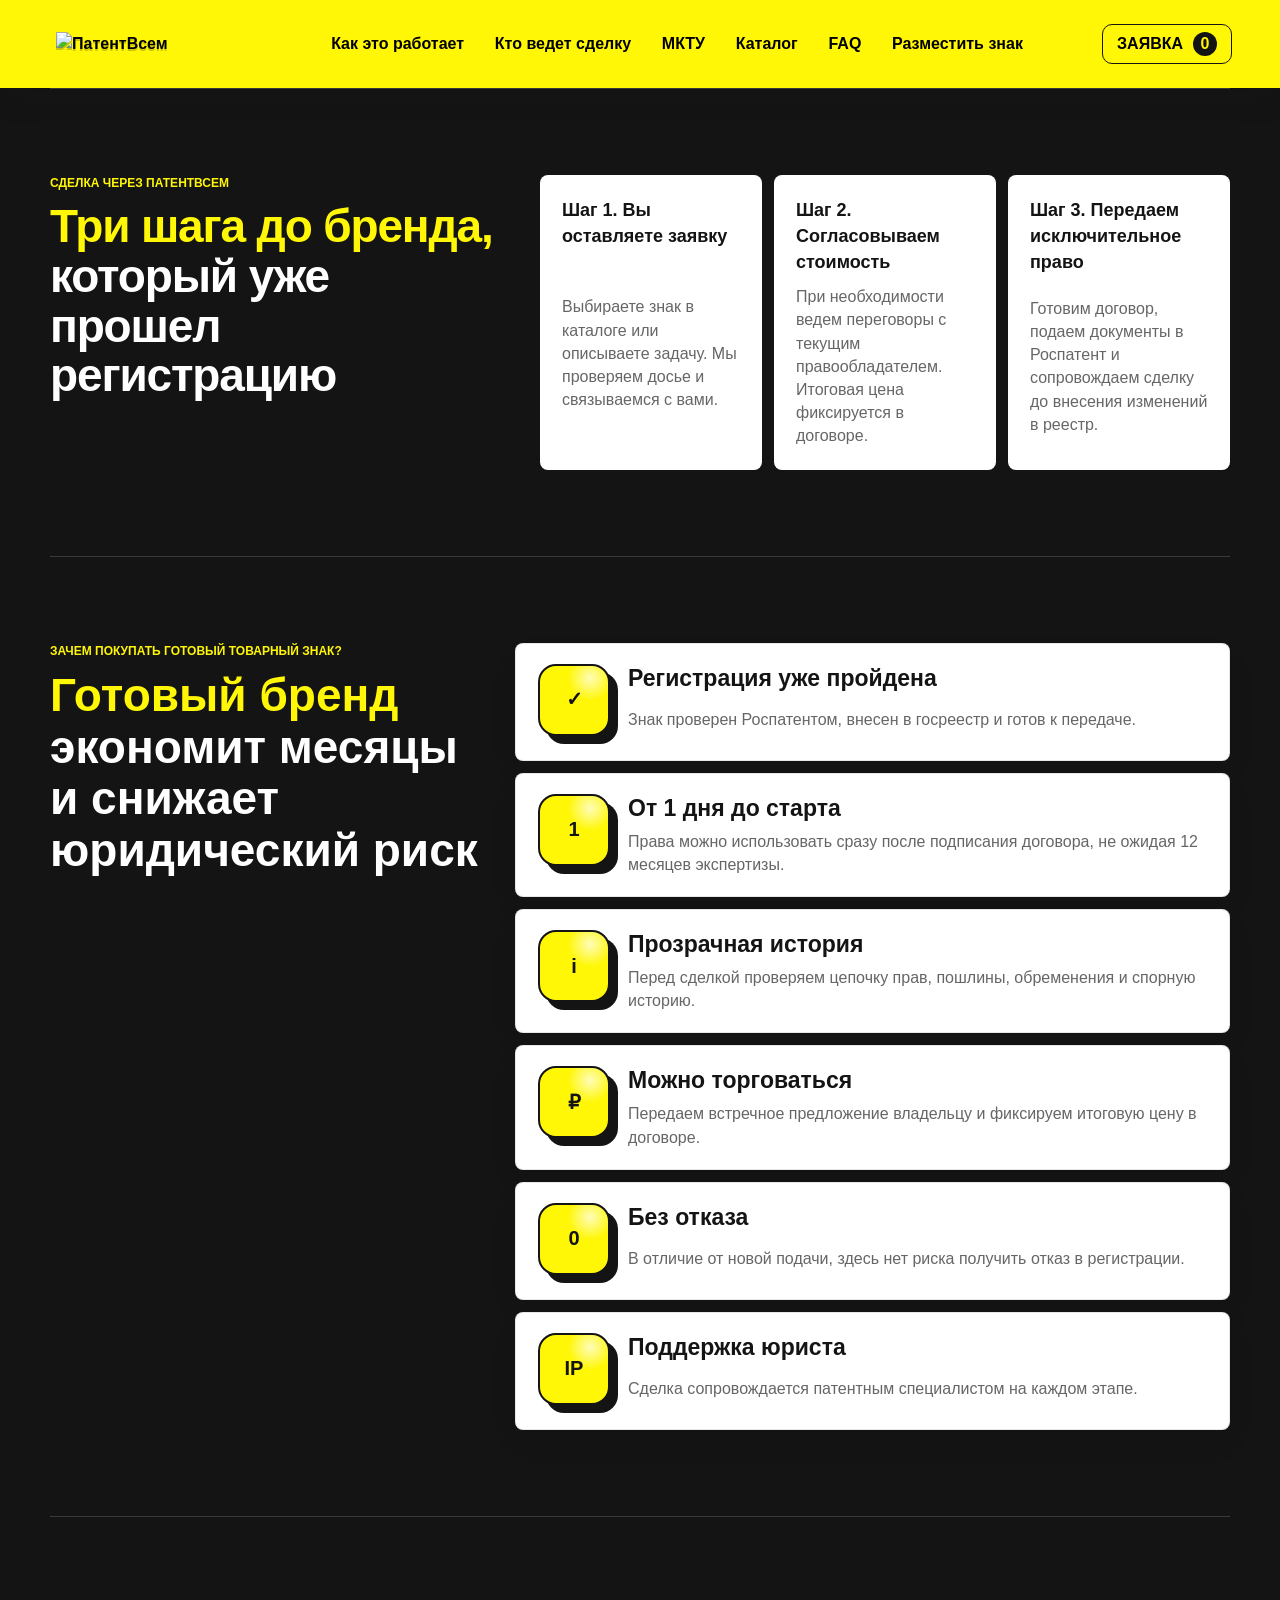
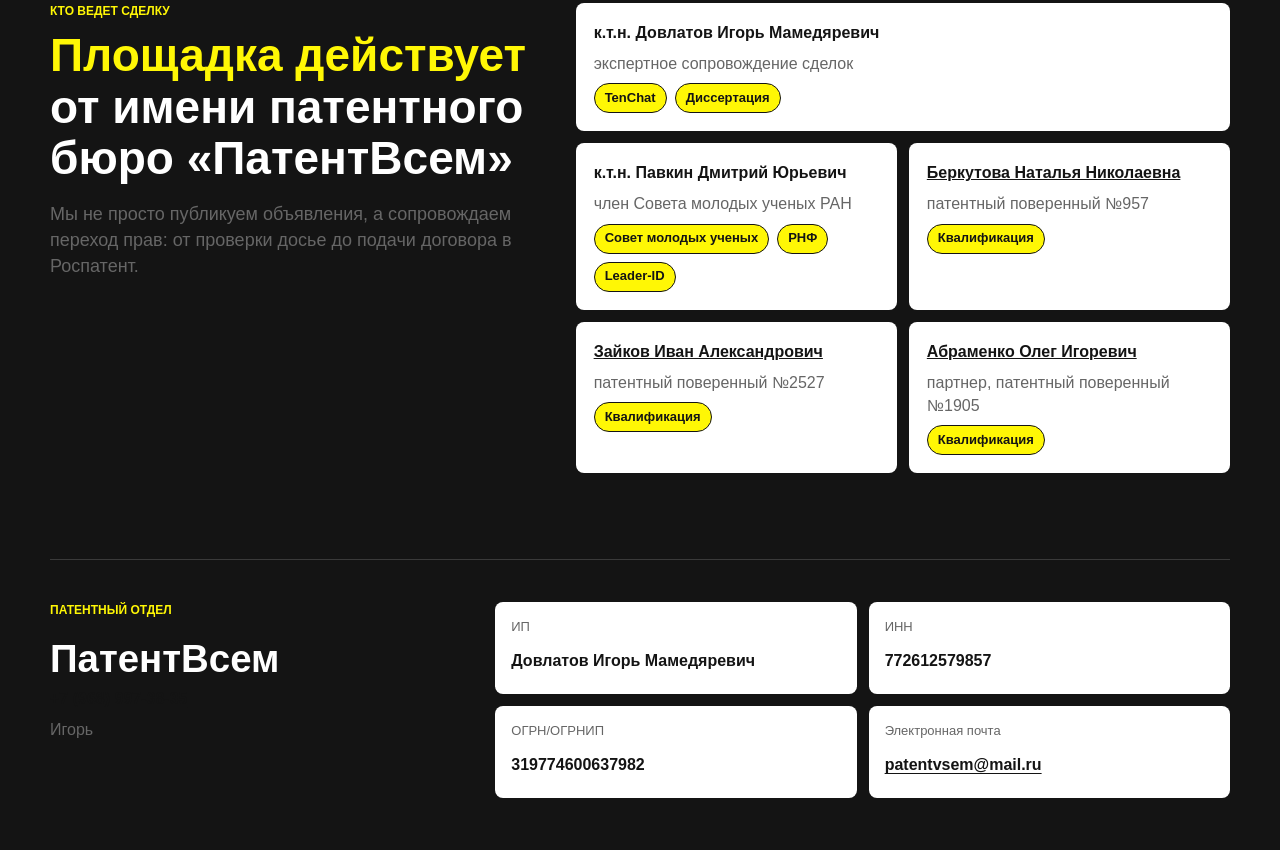
==== commit b48026be: "Improve SEO and catalog search" ====
--- a/about.html
+++ b/about.html
@@ -6,6 +6,28 @@
     <meta name="format-detection" content="telephone=no">
     <title>Как работает биржа товарных знаков - ПатентВсем</title>
     <meta name="description" content="Как проходит покупка готового товарного знака, кто сопровождает сделку и почему готовый знак экономит время бизнеса.">
+    <meta name="robots" content="index, follow, max-image-preview:large">
+    <meta name="theme-color" content="#fff705">
+    <meta property="og:locale" content="ru_RU">
+    <meta property="og:type" content="article">
+    <meta property="og:site_name" content="ПатентВсем">
+    <meta property="og:title" content="Как работает биржа товарных знаков - ПатентВсем">
+    <meta property="og:description" content="Как проходит покупка готового товарного знака, кто сопровождает сделку и почему готовый знак экономит время бизнеса.">
+    <meta property="og:image" content="https://static.tildacdn.com/tild3936-6536-4264-a139-376339393034/LOGO.png">
+    <meta name="twitter:card" content="summary_large_image">
+    <meta name="twitter:title" content="Как работает биржа товарных знаков - ПатентВсем">
+    <meta name="twitter:description" content="Как проходит покупка готового товарного знака, кто сопровождает сделку и почему готовый знак экономит время бизнеса.">
+    <meta name="twitter:image" content="https://static.tildacdn.com/tild3936-6536-4264-a139-376339393034/LOGO.png">
+    <script type="application/ld+json">
+      {
+        "@context": "https://schema.org",
+        "@type": "AboutPage",
+        "name": "Как работает биржа товарных знаков",
+        "description": "Как проходит покупка готового товарного знака, кто сопровождает сделку и почему готовый знак экономит время бизнеса.",
+        "inLanguage": "ru-RU",
+        "publisher": { "@type": "Organization", "name": "ПатентВсем" }
+      }
+    </script>
     <link rel="icon" href="https://static.tildacdn.com/tild3936-6536-4264-a139-376339393034/LOGO.png">
     <link rel="stylesheet" href="styles.css">
   </head>
--- a/styles.css
+++ b/styles.css
@@ -30,17 +30,6 @@
   scroll-margin-top: 112px;
 }
 
-.home-page .info-band,
-.home-page .service-band,
-.home-page .deal-section,
-.home-page .mktu-section,
-.home-page .catalog-shell,
-.home-page .request-section,
-.home-page .admin-section,
-.home-page .faq-section {
-  display: none;
-}
-
 body {
   margin: 0;
   background:
@@ -721,7 +710,6 @@
 .info-band h1,
 .info-band h2,
 .request-section h1,
-.request-section h1,
 .request-section h2,
 .admin-section h2 {
   font-size: clamp(28px, 4vw, 46px);
@@ -1601,8 +1589,8 @@
 .main-nav {
   gap: clamp(16px, 2.4vw, 34px);
   color: #000000;
-  font-size: 14px;
-  font-weight: 500;
+  font-size: 16px;
+  font-weight: 900;
 }
 
 .main-nav a:hover {
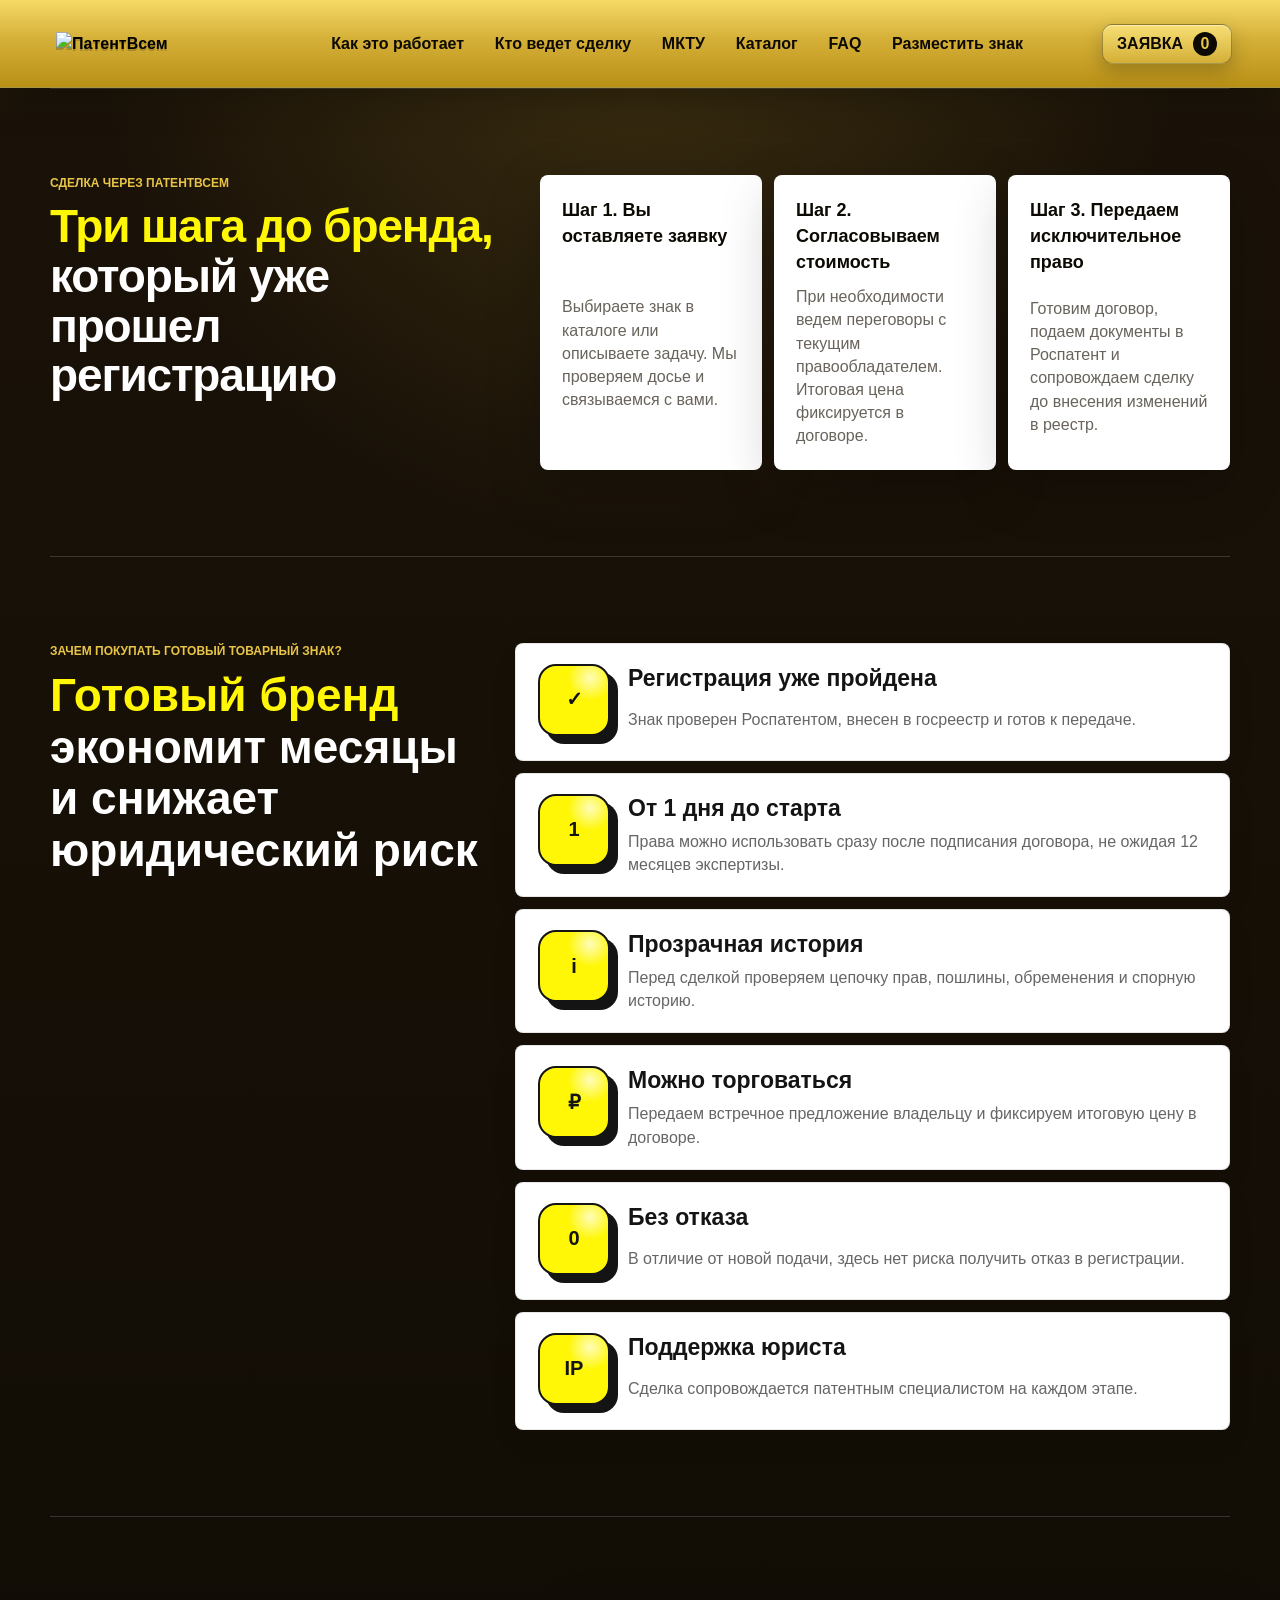
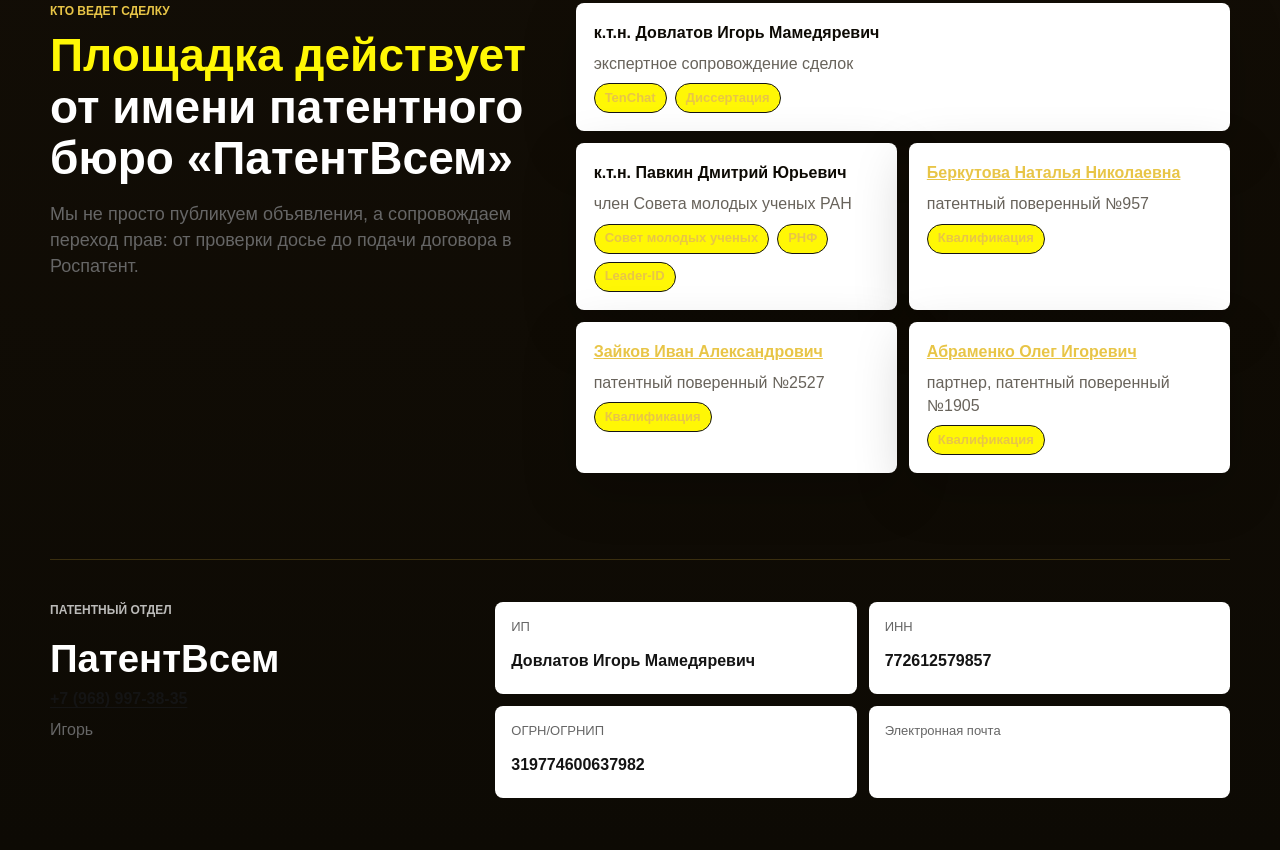
==== commit 0cf06e00: "Bust cached stylesheet" ====
--- a/about.html
+++ b/about.html
@@ -29,7 +29,7 @@
       }
     </script>
     <link rel="icon" href="https://static.tildacdn.com/tild3936-6536-4264-a139-376339393034/LOGO.png">
-    <link rel="stylesheet" href="styles.css">
+    <link rel="stylesheet" href="styles.css?v=20260604-gold">
   </head>
   <body>
     <header class="site-header">
--- a/styles.css
+++ b/styles.css
@@ -3314,3 +3314,318 @@
     width: 100%;
   }
 }
+
+/* Gold reference theme */
+:root {
+  --bg: #1a1208;
+  --paper: #ffffff;
+  --ink: #0d0a04;
+  --muted: #68635b;
+  --line: rgba(212, 175, 55, 0.2);
+  --accent: #d4af37;
+  --accent-strong: #e8c547;
+  --danger: #d4af37;
+  --deep: #0d0a04;
+  --soft: #241906;
+  --sage: #d4af37;
+  --sky: #e8c547;
+  --blush: #f3e2a1;
+  --shadow: 0 28px 80px rgba(0, 0, 0, 0.28);
+}
+
+body {
+  background:
+    radial-gradient(circle at 50% 0, rgba(212, 175, 55, 0.18), transparent 34rem),
+    linear-gradient(180deg, #33270d 0, #1a1208 120px, #0d0a04 100%);
+  color: #ffffff;
+}
+
+.site-header {
+  border-bottom: 1px solid rgba(13, 10, 4, 0.32);
+  background: linear-gradient(180deg, #f5d966 0%, #d4af37 46%, #b99016 100%);
+  color: var(--ink);
+  box-shadow: 0 12px 34px rgba(0, 0, 0, 0.38);
+}
+
+.brand,
+.main-nav,
+.main-nav a,
+.header-cart {
+  color: var(--ink);
+}
+
+.brand strong,
+.header-cart strong {
+  background: var(--deep);
+  color: var(--accent-strong);
+}
+
+.main-nav {
+  font-weight: 900;
+}
+
+.main-nav a:hover {
+  color: #000000;
+}
+
+.header-cart {
+  border-color: rgba(13, 10, 4, 0.34);
+  background: linear-gradient(180deg, #f7df75 0%, #d4af37 100%);
+  box-shadow: inset 0 1px 0 rgba(255, 255, 255, 0.45), 0 8px 20px rgba(0, 0, 0, 0.22);
+}
+
+.hero,
+.catalog-shell,
+.proof-strip,
+.service-band,
+.info-band,
+.deal-section,
+.mktu-section,
+.request-section,
+.admin-section,
+.site-footer,
+.page-hero,
+.promo-sale {
+  color: #ffffff;
+}
+
+.hero::before {
+  background:
+    radial-gradient(circle at 78% 24%, rgba(212, 175, 55, 0.28), transparent 30%),
+    radial-gradient(circle at 28% 18%, rgba(232, 197, 71, 0.12), transparent 34%),
+    linear-gradient(135deg, #33270d 0%, #1a1208 48%, #0d0a04 100%);
+}
+
+.hero h1,
+.catalog-head h1,
+.catalog-head h2,
+.request-copy h2,
+.admin-section h2,
+.page-hero h1,
+.promo-sale h2,
+.mktu-head h2 {
+  color: #ffffff;
+}
+
+.hero p:not(.eyebrow),
+.catalog-head p:not(.eyebrow),
+.request-copy p,
+.admin-section > div p,
+.page-hero p,
+.promo-sale p,
+.mktu-head p,
+.result-count {
+  color: rgba(255, 255, 255, 0.68);
+}
+
+.eyebrow,
+.hero .eyebrow,
+.registry-link,
+.team-grid a,
+.mktu-head a:not(.button),
+.link-button {
+  color: var(--accent-strong);
+}
+
+.hero .hero-note,
+.promo-sale {
+  border-color: rgba(212, 175, 55, 0.42);
+  background: linear-gradient(135deg, rgba(212, 175, 55, 0.98), rgba(255, 244, 176, 0.92));
+  color: var(--ink);
+}
+
+.hero .hero-note,
+.promo-sale p,
+.promo-sale h2,
+.promo-sale .eyebrow {
+  color: var(--ink);
+}
+
+.button-dark,
+.button-primary,
+.card-actions .button-dark {
+  border-color: rgba(212, 175, 55, 0.55);
+  background: linear-gradient(180deg, #2f230d 0%, #0d0a04 100%);
+  color: var(--accent-strong);
+  box-shadow: inset 0 1px 0 rgba(232, 197, 71, 0.34), 0 12px 30px rgba(0, 0, 0, 0.28);
+}
+
+.button-dark:hover,
+.button-primary:hover {
+  border-color: var(--accent-strong);
+  background: linear-gradient(180deg, #3d2d0f 0%, #120d04 100%);
+  color: #ffe58a;
+}
+
+.button-outline,
+.button-ghost {
+  border-color: rgba(212, 175, 55, 0.55);
+  background: rgba(255, 255, 255, 0.92);
+  color: var(--ink);
+}
+
+.toolbar,
+.request-form,
+.admin-form,
+.lead-form,
+.modal-panel,
+.mktu-class-groups,
+.mktu-detail,
+.mktu-search input {
+  border-color: rgba(212, 175, 55, 0.16);
+  background: #ffffff;
+  color: var(--ink);
+}
+
+.toolbar {
+  box-shadow: 0 20px 54px rgba(0, 0, 0, 0.28);
+}
+
+.toolbar span,
+.mktu-search,
+.business,
+.team-grid span,
+.steps span,
+.proof-strip span,
+.mktu-detail p {
+  color: var(--muted);
+}
+
+input,
+select,
+textarea {
+  border-color: rgba(13, 10, 4, 0.16);
+  background: #ffffff;
+  color: var(--ink);
+}
+
+input:focus,
+select:focus,
+textarea:focus,
+.mktu-search input:focus {
+  border-color: var(--accent);
+  box-shadow: 0 0 0 4px rgba(212, 175, 55, 0.18);
+}
+
+.tm-card,
+.proof-strip div,
+.steps li,
+.team-grid article,
+.faq-item,
+.admin-card,
+.service-card,
+.info-card,
+.deal-card {
+  border-color: rgba(212, 175, 55, 0.16);
+  background: #ffffff;
+  color: var(--ink);
+  box-shadow: 0 18px 54px rgba(0, 0, 0, 0.22);
+}
+
+.tm-card:hover {
+  border-color: rgba(232, 197, 71, 0.5);
+  box-shadow: 0 26px 72px rgba(0, 0, 0, 0.32);
+}
+
+.tm-card-head,
+.tm-logo {
+  background:
+    radial-gradient(circle at 22% 0, rgba(255, 235, 139, 0.9), transparent 34%),
+    linear-gradient(135deg, #f0cf5a 0%, #d4af37 48%, #b99016 100%);
+  color: var(--ink);
+}
+
+.tm-logo-img,
+.tm-logo-text,
+.favorite-button {
+  background: #ffffff;
+  color: var(--ink);
+}
+
+.class-pill,
+.class-list span,
+.price-row span:not(:empty),
+.mktu-number,
+.mktu-detail > span,
+.tag,
+.badge {
+  border-color: rgba(13, 10, 4, 0.18);
+  background: linear-gradient(180deg, #f0cf5a 0%, #d4af37 100%);
+  color: var(--ink);
+  box-shadow: 0 4px 12px rgba(13, 10, 4, 0.12);
+}
+
+.mktu-number:hover,
+.mktu-number.is-active,
+.mktu-grid button[data-mktu-preview]:hover {
+  background: var(--deep);
+  color: var(--accent-strong);
+  outline-color: var(--accent);
+}
+
+.mktu-panel {
+  border-color: rgba(212, 175, 55, 0.24);
+  background: rgba(13, 10, 4, 0.42);
+  box-shadow: 0 24px 70px rgba(0, 0, 0, 0.24);
+}
+
+.mktu-panel-head h3,
+.mktu-detail h4,
+.mktu-class-groups h4,
+.faq-item summary,
+.price-row strong,
+.tm-card h2,
+.tm-type {
+  color: var(--ink);
+}
+
+.mktu-panel-head p,
+.mktu-search-results button {
+  color: rgba(255, 255, 255, 0.72);
+}
+
+.mktu-search-results button {
+  border-color: rgba(212, 175, 55, 0.58);
+}
+
+.mktu-search-results button:hover {
+  background: var(--accent);
+  color: var(--ink);
+}
+
+.mktu-detail-block h5,
+.mktu-detail-block li::marker {
+  color: #b8941f;
+}
+
+.mktu-detail-block h5 strong {
+  background: var(--accent);
+  color: var(--ink);
+}
+
+.mktu-detail-block ul,
+.mktu-terms {
+  color: var(--ink) !important;
+}
+
+.site-footer {
+  border-top-color: rgba(212, 175, 55, 0.22);
+}
+
+.footer-details article {
+  border-color: rgba(212, 175, 55, 0.18);
+  background: rgba(255, 255, 255, 0.06);
+}
+
+.footer-details,
+.footer-details a,
+.site-footer p {
+  color: rgba(255, 255, 255, 0.72);
+}
+
+.privacy-consent span,
+.privacy-consent a,
+body .request-section .request-form .privacy-consent span,
+body .request-section .request-form .privacy-consent a {
+  color: var(--muted);
+}
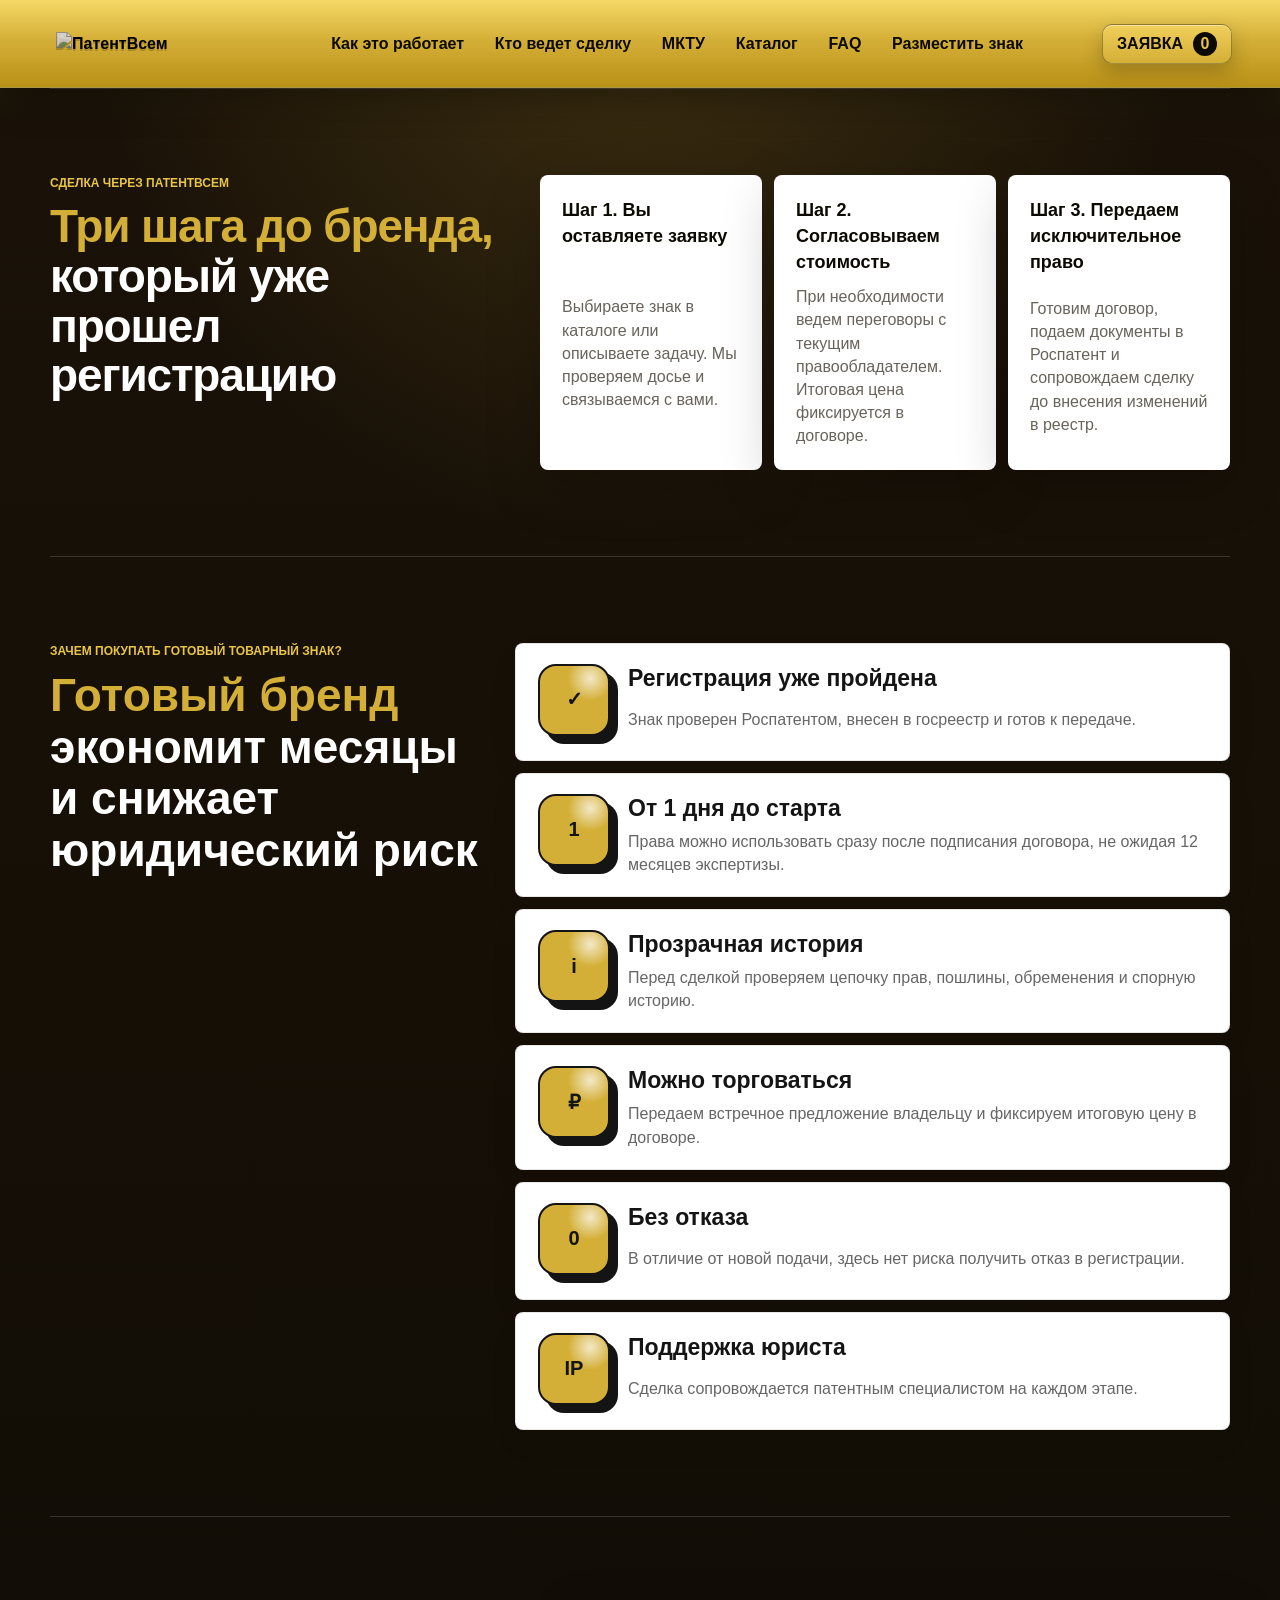
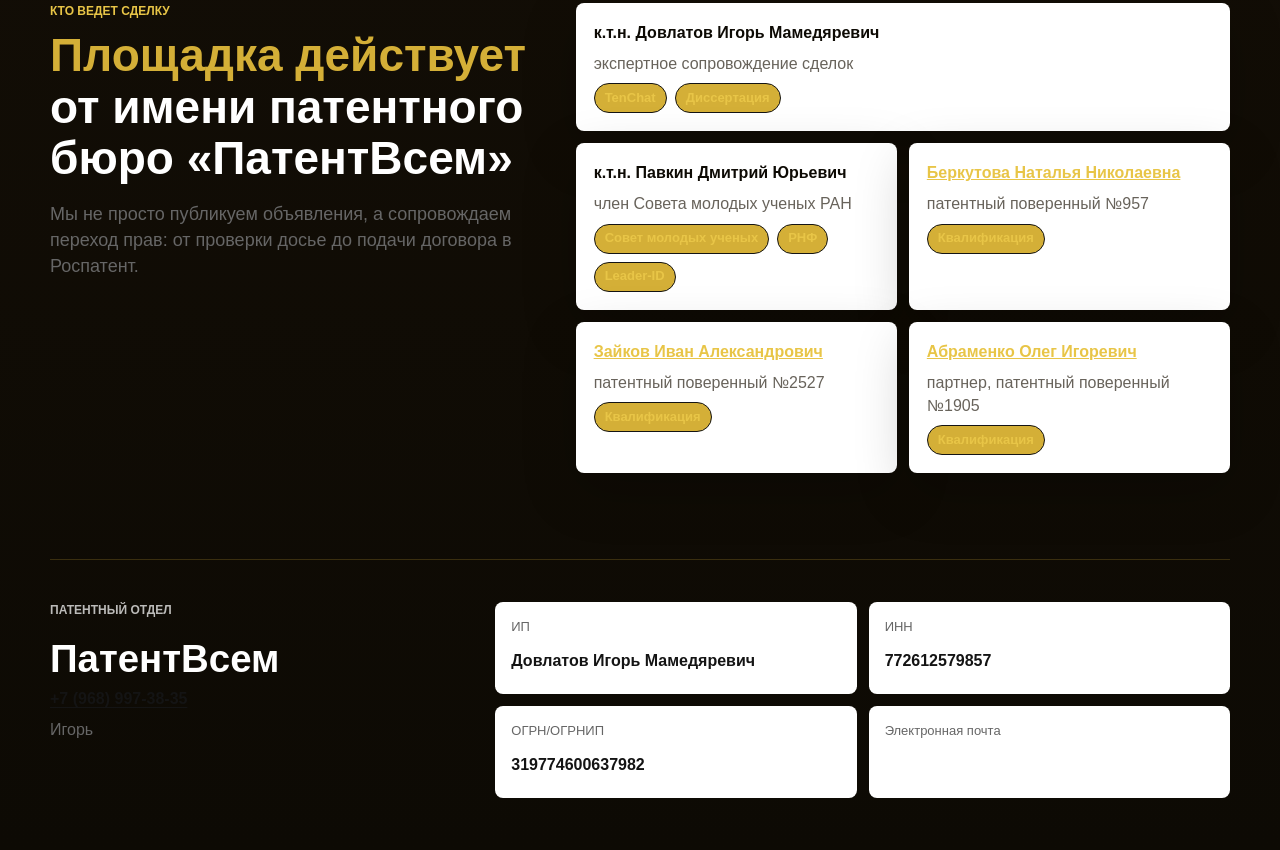
==== commit 0aa034d2: "Replace bright yellow with gold palette" ====
--- a/about.html
+++ b/about.html
@@ -7,7 +7,7 @@
     <title>Как работает биржа товарных знаков - ПатентВсем</title>
     <meta name="description" content="Как проходит покупка готового товарного знака, кто сопровождает сделку и почему готовый знак экономит время бизнеса.">
     <meta name="robots" content="index, follow, max-image-preview:large">
-    <meta name="theme-color" content="#fff705">
+    <meta name="theme-color" content="#d4af37">
     <meta property="og:locale" content="ru_RU">
     <meta property="og:type" content="article">
     <meta property="og:site_name" content="ПатентВсем">
@@ -29,7 +29,7 @@
       }
     </script>
     <link rel="icon" href="https://static.tildacdn.com/tild3936-6536-4264-a139-376339393034/LOGO.png">
-    <link rel="stylesheet" href="styles.css?v=20260604-gold">
+    <link rel="stylesheet" href="styles.css?v=20260604-gold3">
   </head>
   <body>
     <header class="site-header">
--- a/styles.css
+++ b/styles.css
@@ -1,10 +1,10 @@
-:root {
+﻿:root {
   --bg: #f7f6f1;
   --paper: #ffffff;
   --ink: #171511;
   --muted: #6f6b61;
   --line: #e4ded2;
-  --accent: #f7df4d;
+  --accent: #d4af37;
   --accent-strong: #d5b62b;
   --danger: #8c2522;
   --deep: #171511;
@@ -152,7 +152,7 @@
   inset: 0 calc(50% - 50vw);
   z-index: -2;
   background:
-    radial-gradient(circle at 84% 28%, rgba(247, 223, 77, 0.32), transparent 28%),
+    radial-gradient(circle at 84% 28%, rgba(212, 175, 55, 0.32), transparent 28%),
     radial-gradient(circle at 72% 78%, rgba(221, 232, 242, 0.8), transparent 32%),
     linear-gradient(135deg, #fffef9 0%, #f2eee4 58%, #ebe5d7 100%);
 }
@@ -243,7 +243,7 @@
   min-width: 330px;
   min-height: 210px;
   background:
-    linear-gradient(140deg, rgba(247, 223, 77, 0.78), rgba(255, 255, 255, 0.78) 54%),
+    linear-gradient(140deg, rgba(212, 175, 55, 0.78), rgba(255, 255, 255, 0.78) 54%),
     #fff;
 }
 
@@ -546,7 +546,7 @@
   place-items: center;
   border-bottom: 1px solid var(--line);
   background:
-    radial-gradient(circle at 76% 20%, rgba(247, 223, 77, 0.52), transparent 30%),
+    radial-gradient(circle at 76% 20%, rgba(212, 175, 55, 0.52), transparent 30%),
     linear-gradient(135deg, #fffdf6, #eee7d8);
   font-family: Arial, sans-serif;
   font-weight: 700;
@@ -887,7 +887,7 @@
   border: 1px solid var(--line);
   border-radius: var(--radius);
   background:
-    linear-gradient(135deg, rgba(247, 223, 77, 0.16), transparent 40%),
+    linear-gradient(135deg, rgba(212, 175, 55, 0.16), transparent 40%),
     var(--paper);
   box-shadow: 0 18px 55px rgba(45, 36, 22, 0.04);
 }
@@ -1271,7 +1271,7 @@
   padding: 4px 9px;
   border: 1px solid #141414;
   border-radius: 8px;
-  background: #fff705;
+  background: #d4af37;
   color: #141414;
   font-size: 13px;
   font-weight: 800;
@@ -1512,9 +1512,9 @@
   --ink: #141414;
   --muted: #cfcfcf;
   --line: rgba(255, 255, 255, 0.16);
-  --accent: #fff705;
-  --accent-strong: #fff705;
-  --danger: #fff705;
+  --accent: #d4af37;
+  --accent-strong: #d4af37;
+  --danger: #d4af37;
   --deep: #141414;
   --soft: #f1f1e8;
   --shadow: none;
@@ -1530,7 +1530,7 @@
   grid-template-columns: auto 1fr auto;
   min-height: 80px;
   border: 0;
-  background: #fff705;
+  background: #d4af37;
   color: #000000;
   backdrop-filter: none;
 }
@@ -1613,7 +1613,7 @@
 
 .header-cart strong {
   background: #141414;
-  color: #fff705;
+  color: #d4af37;
 }
 
 .hero {
@@ -1625,7 +1625,7 @@
   border-radius: 30px;
   background:
     radial-gradient(circle at 82% 20%, rgba(255, 255, 255, 0.38), transparent 24%),
-    linear-gradient(135deg, #fff705 0%, #fff705 62%, #f4ec00 100%);
+    linear-gradient(135deg, #d4af37 0%, #d4af37 62%, #b99016 100%);
   color: #141414;
   overflow: hidden;
 }
@@ -1637,7 +1637,7 @@
 
 .hero .eyebrow,
 .eyebrow {
-  color: #fff705;
+  color: #d4af37;
   font-size: 12px;
   font-weight: 900;
 }
@@ -1723,7 +1723,7 @@
 .brand-card-mini span:nth-child(2),
 .brand-card-mini span:nth-child(3),
 .brand-card-mini span:nth-child(4) {
-  background: #fff705;
+  background: #d4af37;
 }
 
 .brand-metric {
@@ -1732,7 +1732,7 @@
 }
 
 .brand-metric strong {
-  color: #fff705;
+  color: #d4af37;
 }
 
 .proof-strip {
@@ -1831,7 +1831,7 @@
 .mktu-head h2::first-line,
 .faq-head h1::first-line,
 .faq-head h2::first-line {
-  color: #fff705;
+  color: #d4af37;
 }
 
 .catalog-shell,
@@ -1861,7 +1861,7 @@
 }
 
 .tm-logo {
-  background: #fff705;
+  background: #d4af37;
 }
 
 .tm-logo strong {
@@ -1887,9 +1887,9 @@
 .benefit-grid article span,
 .mktu-grid strong,
 .faq-list summary::after {
-  background: #fff705;
+  background: #d4af37;
   color: #141414;
-  border-color: #fff705;
+  border-color: #d4af37;
 }
 
 .tm-type {
@@ -1897,13 +1897,13 @@
 }
 
 .request-section::before {
-  background: #fff705;
+  background: #d4af37;
   border: 0;
 }
 
 .admin-note {
   border: 0;
-  background: #fff705;
+  background: #d4af37;
   color: #141414;
 }
 
@@ -2071,7 +2071,7 @@
   width: 112px;
   height: 112px;
   border-radius: 999px;
-  background: #fff705;
+  background: #d4af37;
   opacity: 0.22;
 }
 
@@ -2082,7 +2082,7 @@
   border-radius: 16px;
   background:
     radial-gradient(circle at 72% 20%, rgba(255, 255, 255, 0.6), transparent 34%),
-    #fff705;
+    #d4af37;
   color: #141414;
   font-size: 20px;
   font-weight: 900;
@@ -2114,7 +2114,7 @@
   padding: 0 10px;
   border: 1px solid #141414;
   border-radius: 999px;
-  background: #fff705;
+  background: #d4af37;
   color: #141414;
   font-size: 13px;
   text-decoration: none;
@@ -2125,9 +2125,9 @@
   place-items: center;
   width: 46px;
   height: 46px;
-  border: 1px solid #fff705;
+  border: 1px solid #d4af37;
   border-radius: 10px;
-  background: #fff705;
+  background: #d4af37;
   color: #141414;
   font-weight: 900;
   text-decoration: none;
@@ -2136,8 +2136,8 @@
 .mktu-grid a[data-mktu-select]:hover,
 .mktu-grid a[data-mktu-select]:focus-visible {
   background: #141414;
-  color: #fff705;
-  outline: 2px solid #fff705;
+  color: #d4af37;
+  outline: 2px solid #d4af37;
   outline-offset: 2px;
 }
 
@@ -2152,7 +2152,7 @@
 }
 
 .cart-item button:hover {
-  background: #fff705;
+  background: #d4af37;
   color: #141414;
 }
 
@@ -2191,10 +2191,10 @@
   width: min(1180px, calc(100% - 32px));
   margin: 34px auto 0;
   padding: clamp(20px, 3vw, 30px);
-  border: 1px solid rgba(255, 247, 5, 0.45);
+  border: 1px solid rgba(212, 175, 55, 0.45);
   border-radius: 24px;
   background:
-    radial-gradient(circle at 92% 0%, rgba(255, 247, 5, 0.28), transparent 28%),
+    radial-gradient(circle at 92% 0%, rgba(212, 175, 55, 0.28), transparent 28%),
     #ffffff;
   color: #141414;
 }
@@ -2261,7 +2261,7 @@
   width: 22px;
   height: 22px;
   border-radius: 50%;
-  background: #fff705;
+  background: #d4af37;
   color: #141414;
   font-size: 18px;
   line-height: 1;
@@ -2273,14 +2273,14 @@
 }
 
 .promo-sale details[open] summary {
-  background: #fff705;
+  background: #d4af37;
   color: #141414;
   box-shadow: inset 0 0 0 1px #141414;
 }
 
 .promo-sale details[open] summary::before {
   background: #141414;
-  color: #fff705;
+  color: #d4af37;
 }
 
 /* Hero trademark logos */
@@ -2301,7 +2301,7 @@
   border: 1px solid rgba(20, 20, 20, 0.18);
   border-radius: 26px;
   background:
-    radial-gradient(circle at 80% 18%, rgba(255, 247, 5, 0.52), transparent 30%),
+    radial-gradient(circle at 80% 18%, rgba(212, 175, 55, 0.52), transparent 30%),
     rgba(255, 255, 255, 0.42);
   box-shadow: 14px 14px 0 rgba(20, 20, 20, 0.12);
   transform: rotate(-2deg);
@@ -2567,7 +2567,7 @@
   border-radius: 18px;
   background:
     radial-gradient(circle at 74% 18%, rgba(255, 255, 255, 0.72), transparent 30%),
-    #fff705;
+    #d4af37;
   box-shadow: 8px 8px 0 #141414;
   overflow: visible;
 }
@@ -3057,9 +3057,9 @@
   place-items: center;
   width: 46px;
   height: 46px;
-  border: 1px solid #fff705;
+  border: 1px solid #d4af37;
   border-radius: 8px;
-  background: #fff705;
+  background: #d4af37;
   color: #141414;
   cursor: pointer;
   font-weight: 900;
@@ -3070,8 +3070,8 @@
 .mktu-number:hover,
 .mktu-number.is-active {
   background: #141414;
-  color: #fff705;
-  outline: 2px solid #fff705;
+  color: #d4af37;
+  outline: 2px solid #d4af37;
   outline-offset: 2px;
 }
 
@@ -3110,7 +3110,7 @@
 .mktu-search input {
   min-height: 54px;
   padding: 0 18px;
-  border: 2px solid rgba(255, 247, 5, 0.36);
+  border: 2px solid rgba(212, 175, 55, 0.36);
   border-radius: 999px;
   background: #ffffff;
   color: #141414;
@@ -3118,8 +3118,8 @@
 }
 
 .mktu-search input:focus {
-  border-color: #fff705;
-  box-shadow: 0 0 0 4px rgba(255, 247, 5, 0.14);
+  border-color: #d4af37;
+  box-shadow: 0 0 0 4px rgba(212, 175, 55, 0.14);
 }
 
 .mktu-class-groups {
@@ -3155,7 +3155,7 @@
 .mktu-search-results button {
   min-height: 36px;
   padding: 0 12px;
-  border: 1px solid rgba(255, 247, 5, 0.55);
+  border: 1px solid rgba(212, 175, 55, 0.55);
   border-radius: 999px;
   background: transparent;
   color: #ffffff;
@@ -3164,7 +3164,7 @@
 }
 
 .mktu-search-results button:hover {
-  background: #fff705;
+  background: #d4af37;
   color: #141414;
 }
 
@@ -3172,7 +3172,7 @@
   width: fit-content;
   padding: 5px 10px;
   border-radius: 999px;
-  background: #fff705;
+  background: #d4af37;
   font-size: 13px;
   font-weight: 900;
 }
@@ -3354,6 +3354,11 @@
   color: var(--ink);
 }
 
+.site-header .brand-logo,
+.brand-logo {
+  filter: sepia(0.52) saturate(0.72) brightness(0.78) contrast(1.18) drop-shadow(0 2px 0 rgba(20, 20, 20, 0.22));
+}
+
 .brand strong,
 .header-cart strong {
   background: var(--deep);
@@ -3370,7 +3375,7 @@
 
 .header-cart {
   border-color: rgba(13, 10, 4, 0.34);
-  background: linear-gradient(180deg, #f7df75 0%, #d4af37 100%);
+  background: linear-gradient(180deg, #f0cf5a 0%, #d4af37 100%);
   box-shadow: inset 0 1px 0 rgba(255, 255, 255, 0.45), 0 8px 20px rgba(0, 0, 0, 0.22);
 }
 
@@ -3430,7 +3435,7 @@
 .hero .hero-note,
 .promo-sale {
   border-color: rgba(212, 175, 55, 0.42);
-  background: linear-gradient(135deg, rgba(212, 175, 55, 0.98), rgba(255, 244, 176, 0.92));
+  background: linear-gradient(135deg, rgba(212, 175, 55, 0.98), rgba(240, 207, 90, 0.92));
   color: var(--ink);
 }
 
@@ -3530,7 +3535,7 @@
 .tm-card-head,
 .tm-logo {
   background:
-    radial-gradient(circle at 22% 0, rgba(255, 235, 139, 0.9), transparent 34%),
+    radial-gradient(circle at 22% 0, rgba(232, 197, 71, 0.9), transparent 34%),
     linear-gradient(135deg, #f0cf5a 0%, #d4af37 48%, #b99016 100%);
   color: var(--ink);
 }
@@ -3629,3 +3634,4 @@
 body .request-section .request-form .privacy-consent a {
   color: var(--muted);
 }
+
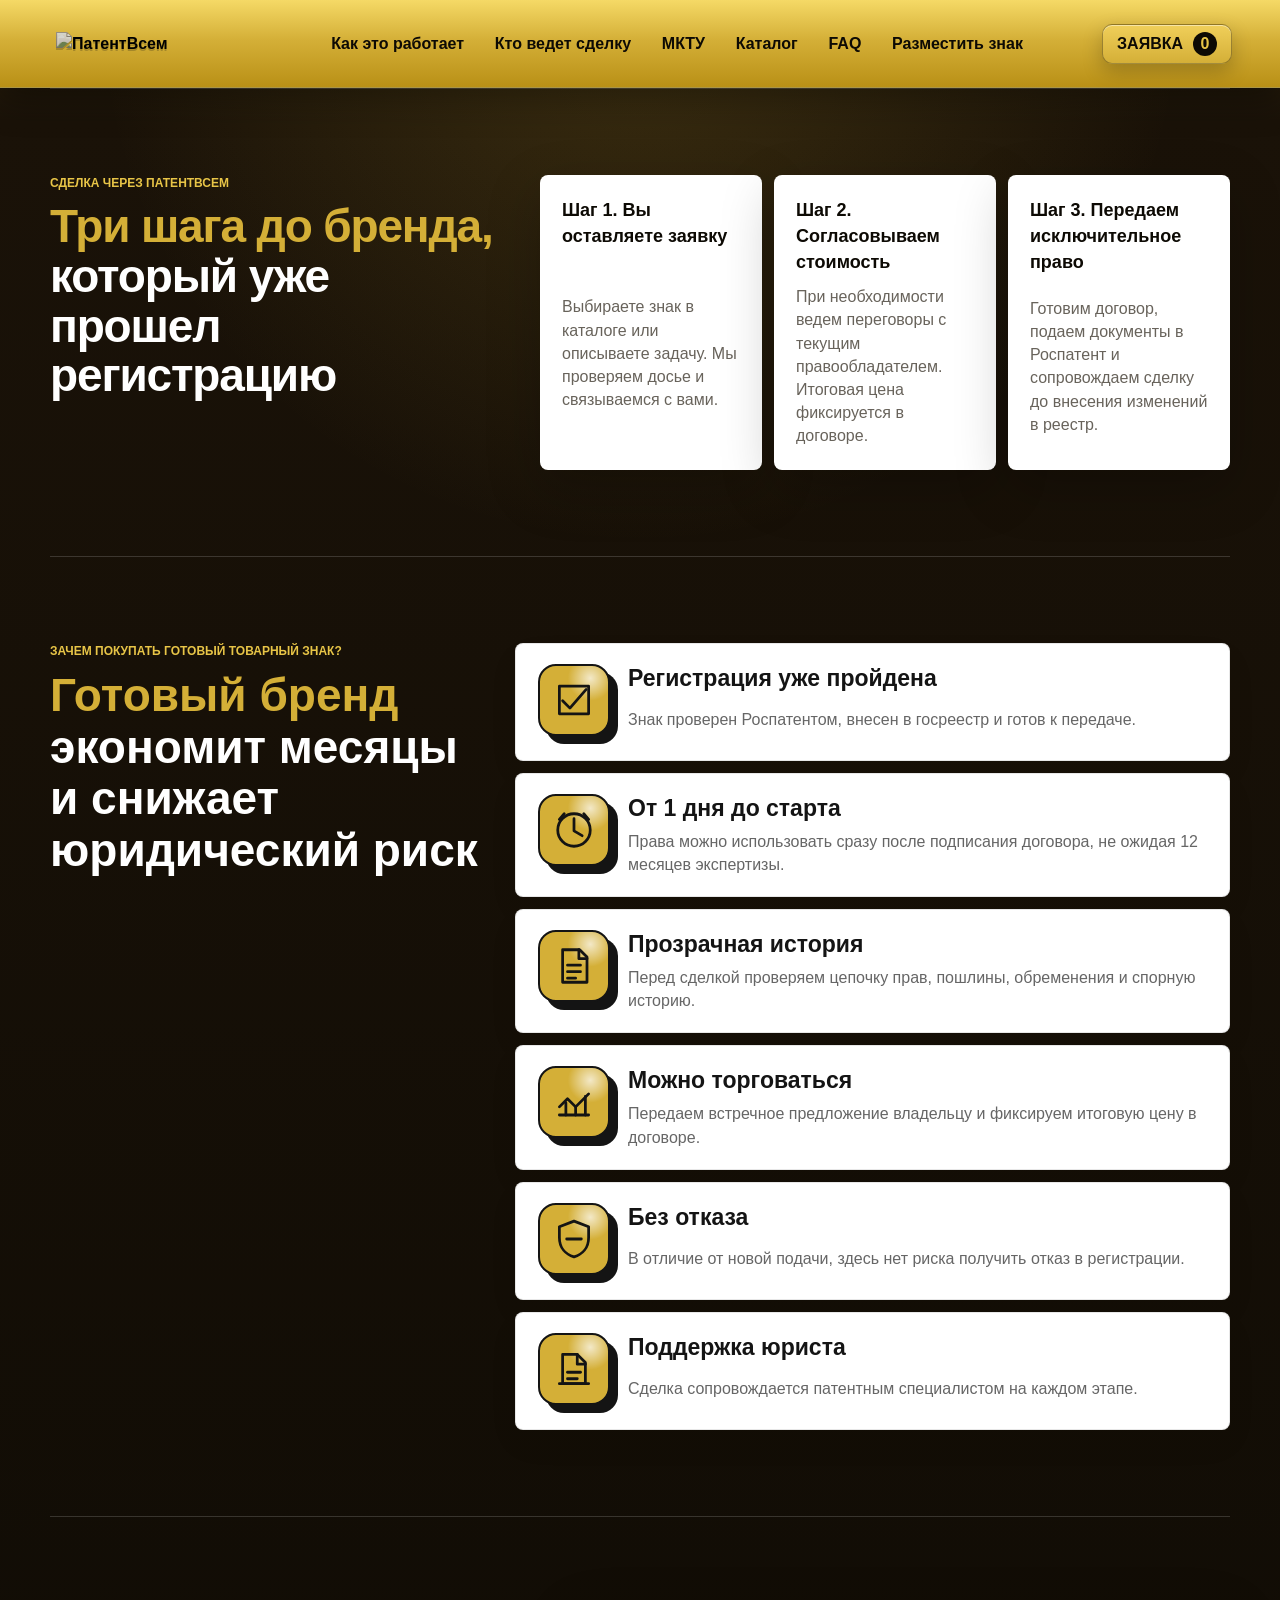
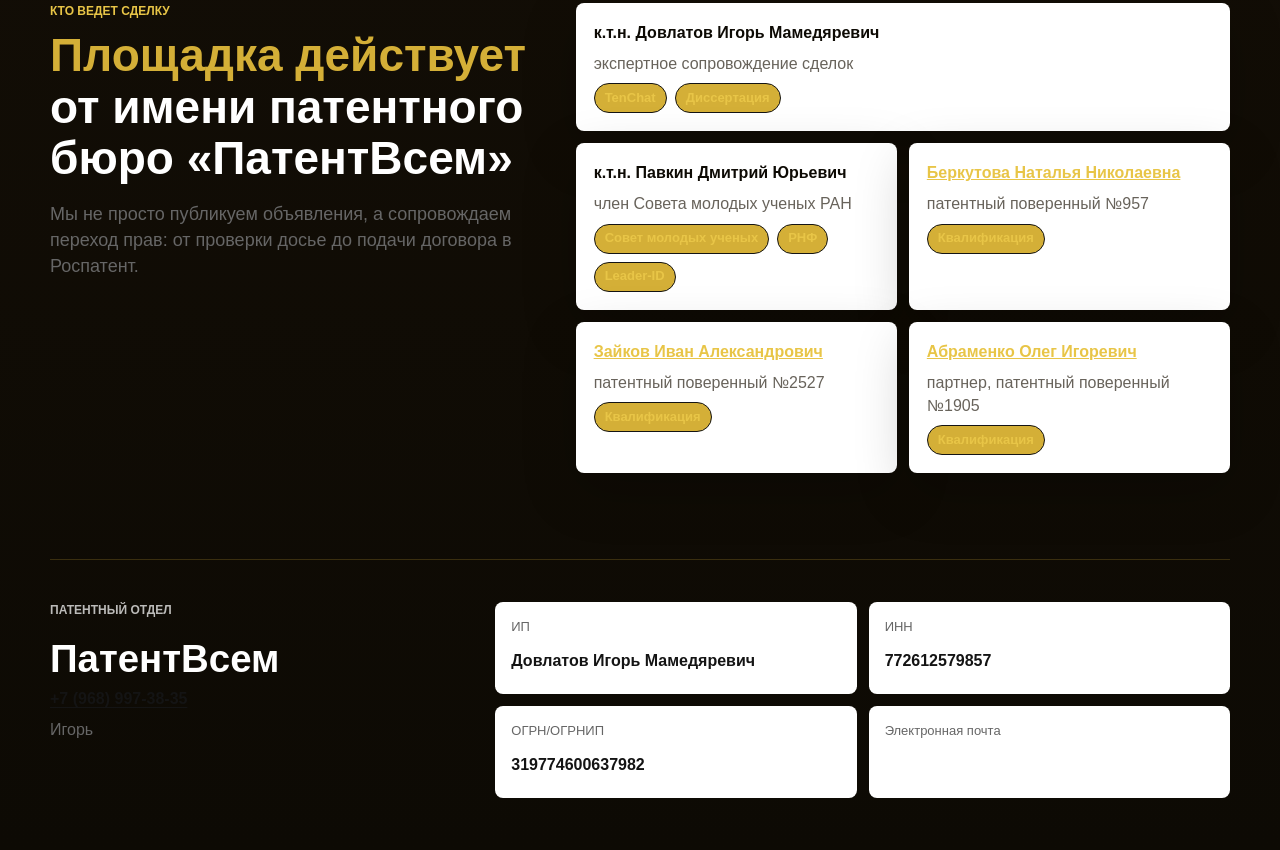
==== commit 6eb6dbb2: "Fix benefit icons after theme update" ====
--- a/about.html
+++ b/about.html
@@ -1,4 +1,4 @@
-<!doctype html>
+﻿<!doctype html>
 <html lang="ru">
   <head>
     <meta charset="utf-8">
@@ -29,7 +29,7 @@
       }
     </script>
     <link rel="icon" href="https://static.tildacdn.com/tild3936-6536-4264-a139-376339393034/LOGO.png">
-    <link rel="stylesheet" href="styles.css?v=20260604-gold3">
+    <link rel="stylesheet" href="styles.css?v=20260604-gold4">
   </head>
   <body>
     <header class="site-header">
@@ -69,12 +69,12 @@
           <h2>Готовый бренд экономит месяцы и снижает юридический риск</h2>
         </div>
         <div class="benefit-grid">
-          <article><span class="benefit-icon" aria-hidden="true">✓</span><h3>Регистрация уже пройдена</h3><p>Знак проверен Роспатентом, внесен в госреестр и готов к передаче.</p></article>
-          <article><span class="benefit-icon" aria-hidden="true">1</span><h3>От 1 дня до старта</h3><p>Права можно использовать сразу после подписания договора, не ожидая 12 месяцев экспертизы.</p></article>
-          <article><span class="benefit-icon" aria-hidden="true">i</span><h3>Прозрачная история</h3><p>Перед сделкой проверяем цепочку прав, пошлины, обременения и спорную историю.</p></article>
-          <article><span class="benefit-icon" aria-hidden="true">₽</span><h3>Можно торговаться</h3><p>Передаем встречное предложение владельцу и фиксируем итоговую цену в договоре.</p></article>
-          <article><span class="benefit-icon" aria-hidden="true">0</span><h3>Без отказа</h3><p>В отличие от новой подачи, здесь нет риска получить отказ в регистрации.</p></article>
-          <article><span class="benefit-icon" aria-hidden="true">IP</span><h3>Поддержка юриста</h3><p>Сделка сопровождается патентным специалистом на каждом этапе.</p></article>
+          <article><span class="benefit-icon" aria-hidden="true"><svg viewBox="0 0 64 64" focusable="false"><path d="M18 33l9 9 20-23"/><path d="M14 15h36v34H14z"/></svg></span><h3>Регистрация уже пройдена</h3><p>Знак проверен Роспатентом, внесен в госреестр и готов к передаче.</p></article>
+          <article><span class="benefit-icon" aria-hidden="true"><svg viewBox="0 0 64 64" focusable="false"><circle cx="32" cy="32" r="20"/><path d="M32 18v15l10 6"/><path d="M20 12l-6 7M44 12l6 7"/></svg></span><h3>От 1 дня до старта</h3><p>Права можно использовать сразу после подписания договора, не ожидая 12 месяцев экспертизы.</p></article>
+          <article><span class="benefit-icon" aria-hidden="true"><svg viewBox="0 0 64 64" focusable="false"><path d="M18 12h21l9 9v31H18z"/><path d="M38 12v11h10"/><path d="M24 31h16M24 39h16M24 47h10"/></svg></span><h3>Прозрачная история</h3><p>Перед сделкой проверяем цепочку прав, пошлины, обременения и спорную историю.</p></article>
+          <article><span class="benefit-icon" aria-hidden="true"><svg viewBox="0 0 64 64" focusable="false"><path d="M14 38l10-10 10 10 16-16"/><path d="M14 48h36"/><path d="M22 48V33M34 48V38M46 48V25"/></svg></span><h3>Можно торговаться</h3><p>Передаем встречное предложение владельцу и фиксируем итоговую цену в договоре.</p></article>
+          <article><span class="benefit-icon" aria-hidden="true"><svg viewBox="0 0 64 64" focusable="false"><path d="M32 10l18 7v13c0 13-8 21-18 24-10-3-18-11-18-24V17z"/><path d="M23 32h18"/></svg></span><h3>Без отказа</h3><p>В отличие от новой подачи, здесь нет риска получить отказ в регистрации.</p></article>
+          <article><span class="benefit-icon" aria-hidden="true"><svg viewBox="0 0 64 64" focusable="false"><path d="M18 50V14h18l10 10v26z"/><path d="M36 14v12h10"/><path d="M24 36h16"/><path d="M24 44h12"/><path d="M14 50h36"/></svg></span><h3>Поддержка юриста</h3><p>Сделка сопровождается патентным специалистом на каждом этапе.</p></article>
         </div>
       </section>
 
--- a/styles.css
+++ b/styles.css
@@ -3271,6 +3271,16 @@
 }
 
 @media (max-width: 640px) {
+  .service-heading h1,
+  .service-heading h2,
+  .deal-copy h1,
+  .deal-copy h2,
+  .mktu-head h1,
+  .mktu-head h2 {
+    font-size: 32px;
+    line-height: 1.25;
+  }
+
   .mktu-panel {
     padding: 16px;
   }
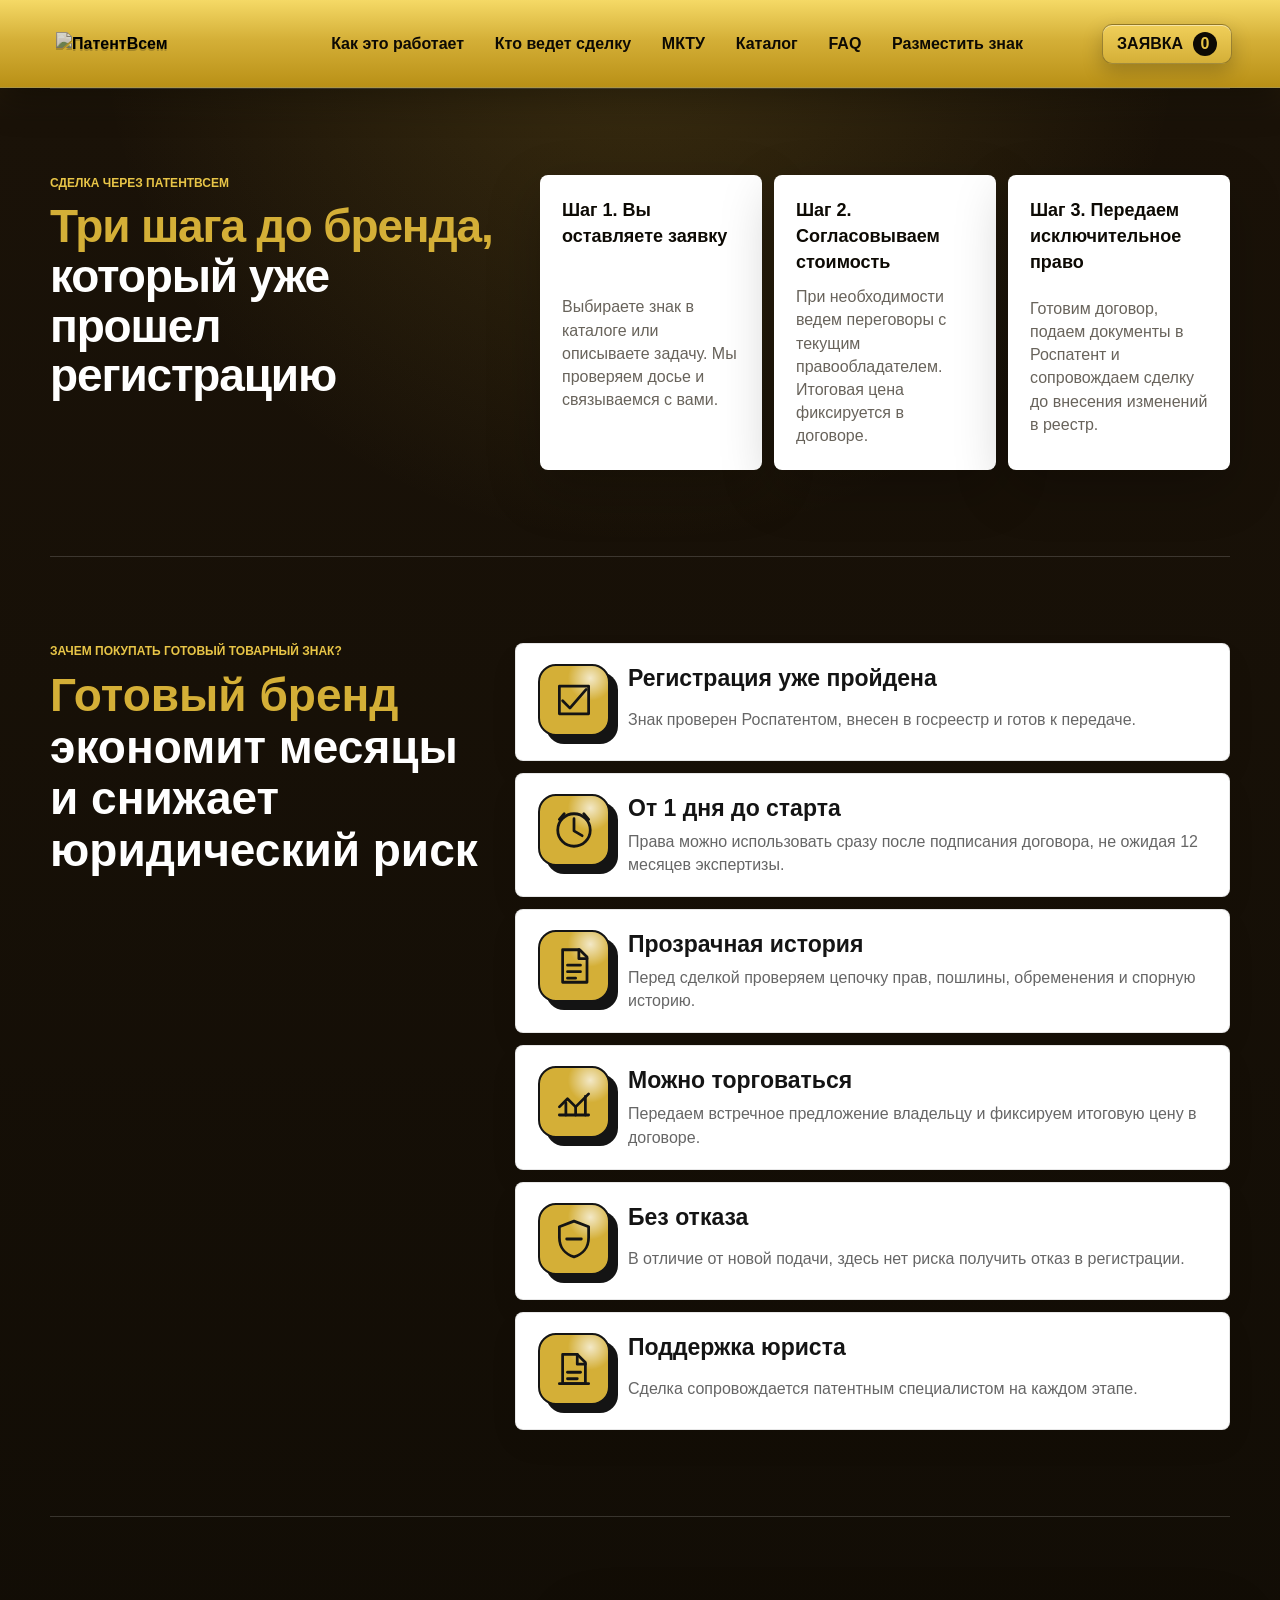
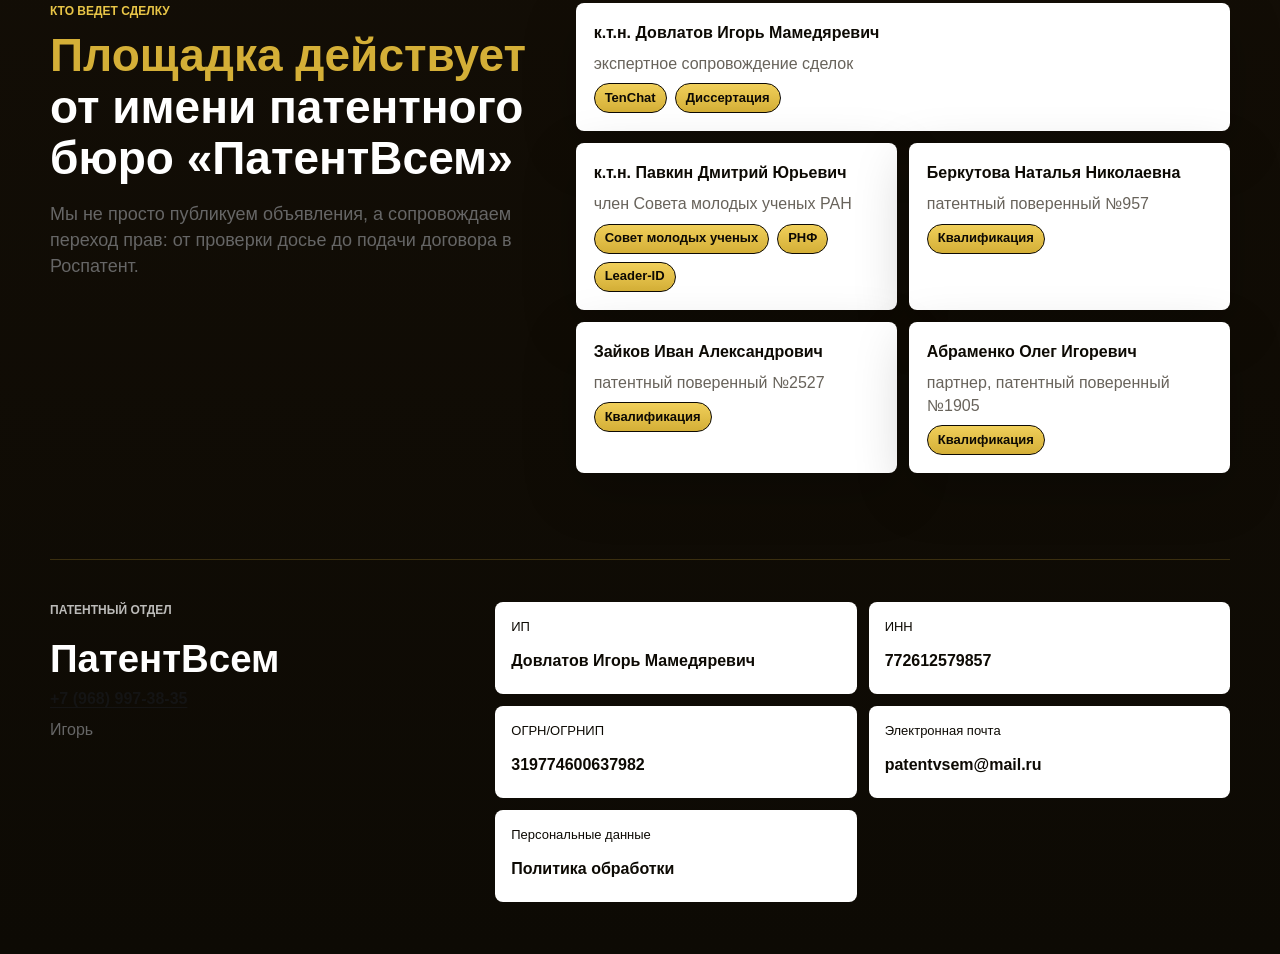
==== commit 406e252e: "Add local privacy policy for ZnakVsem" ====
--- a/about.html
+++ b/about.html
@@ -121,6 +121,7 @@
         <div><span>ИНН</span><strong>772612579857</strong></div>
         <div><span>ОГРН/ОГРНИП</span><strong>319774600637982</strong></div>
         <div><span>Электронная почта</span><a href="mailto:patentvsem@mail.ru">patentvsem@mail.ru</a></div>
+        <div><span>Персональные данные</span><a href="privacy.html">Политика обработки</a></div>
       </div>
     </footer>
 
@@ -137,8 +138,8 @@
           <input type="hidden" name="intent" data-intent-input>
           <input type="hidden" name="selected" data-selected-input>
           <label class="privacy-consent">
-            <input type="checkbox" name="privacy" required checked>
-            <span>Нажимая кнопку отправки, вы соглашаетесь с <a href="https://patentvsem.ru/privacy" target="_blank" rel="noopener">политикой обработки персональных данных</a>.</span>
+            <input type="checkbox" name="privacy" required>
+            <span>Нажимая кнопку отправки, вы соглашаетесь с <a href="privacy.html">политикой обработки персональных данных</a>.</span>
           </label>
           <button class="button button-accent" type="submit">Отправить в ПатентВсем</button>
           <p class="form-note" data-lead-status></p>
@@ -149,3 +150,4 @@
     <script src="app.js"></script>
   </body>
 </html>
+
--- a/styles.css
+++ b/styles.css
@@ -677,12 +677,15 @@
 
 .pagination {
   display: flex;
+  flex-wrap: wrap;
   justify-content: center;
   gap: 8px;
+  max-width: 100%;
   margin-top: 26px;
 }
 
 .pagination button {
+  flex: 0 0 auto;
   min-width: 42px;
   height: 42px;
   border: 1px solid var(--line);
@@ -3013,6 +3016,19 @@
 }
 
 @media (max-width: 640px) {
+  html {
+    scroll-padding-top: 24px;
+  }
+
+  section[id],
+  .promo-sale[id] {
+    scroll-margin-top: 24px;
+  }
+
+  .site-header {
+    position: static;
+  }
+
   .site-header .brand-logo {
     width: 150px;
     max-width: 62vw;
@@ -3442,6 +3458,10 @@
   color: var(--accent-strong);
 }
 
+.hero .eyebrow {
+  color: var(--ink);
+}
+
 .hero .hero-note,
 .promo-sale {
   border-color: rgba(212, 175, 55, 0.42);
@@ -3454,6 +3474,47 @@
 .promo-sale h2,
 .promo-sale .eyebrow {
   color: var(--ink);
+}
+
+.content-section {
+  padding: 44px var(--page-pad) 72px;
+}
+
+.content-card {
+  max-width: 980px;
+  margin: 0 auto;
+  padding: 34px;
+  border-radius: 8px;
+  background: #ffffff;
+  color: var(--ink);
+  box-shadow: 0 16px 48px rgba(0, 0, 0, 0.16);
+}
+
+.content-card h2 {
+  margin: 30px 0 12px;
+  font-size: clamp(22px, 3vw, 30px);
+  line-height: 1.1;
+}
+
+.content-card h2:first-child {
+  margin-top: 0;
+}
+
+.content-card p,
+.content-card li {
+  color: var(--muted);
+  font-size: 17px;
+  line-height: 1.65;
+}
+
+.content-card a {
+  color: var(--ink);
+  font-weight: 800;
+}
+
+.content-card ul {
+  margin: 0 0 12px;
+  padding-left: 20px;
 }
 
 .button-dark,
@@ -3638,6 +3699,12 @@
   color: rgba(255, 255, 255, 0.72);
 }
 
+.footer-details div span,
+.footer-details div strong,
+.footer-details div a {
+  color: var(--ink);
+}
+
 .privacy-consent span,
 .privacy-consent a,
 body .request-section .request-form .privacy-consent span,
@@ -3645,3 +3712,19 @@
   color: var(--muted);
 }
 
+.team-grid .expert-card > a,
+.team-grid .expert-card > strong {
+  color: var(--ink);
+  text-decoration: none;
+}
+
+.team-grid .expert-links a {
+  border-color: var(--ink);
+  background: linear-gradient(180deg, #f0cf5a 0%, #d4af37 100%);
+  color: var(--ink);
+}
+
+.footer-details div a {
+  text-decoration: none;
+}
+
